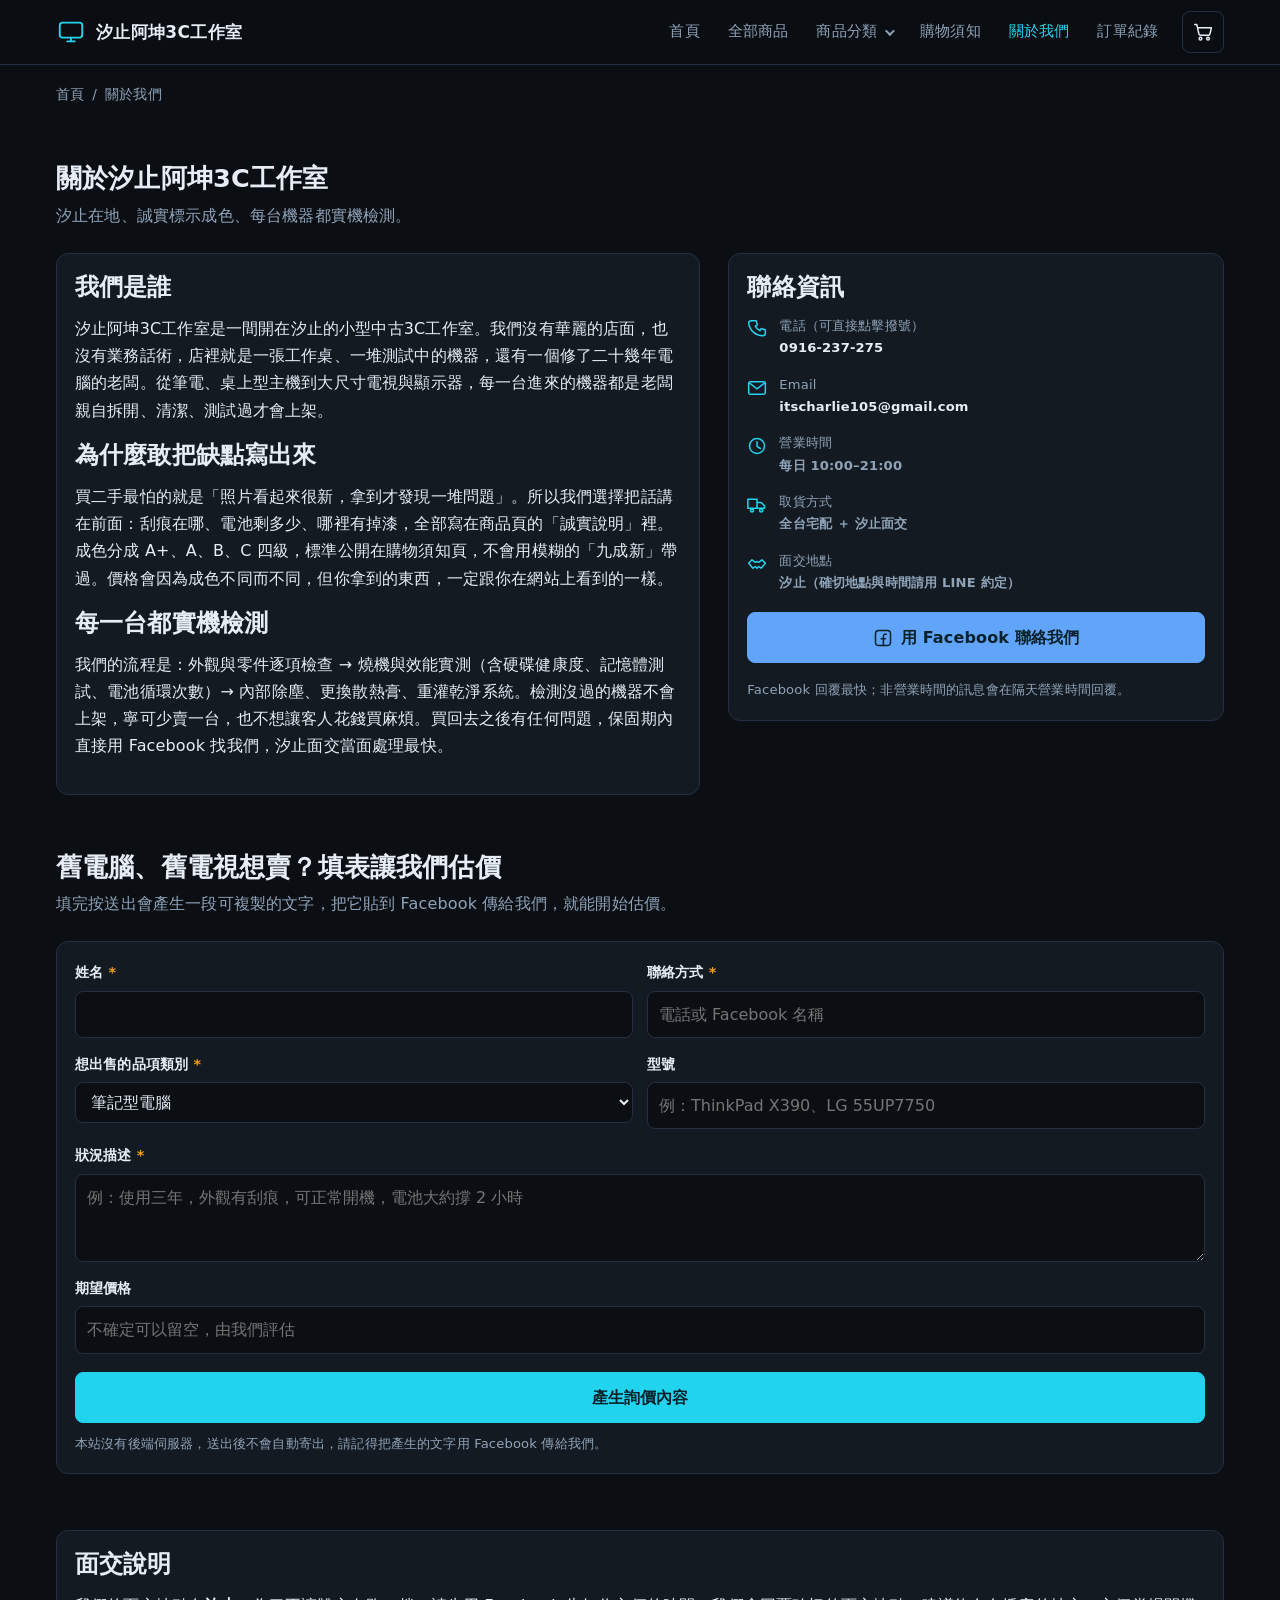
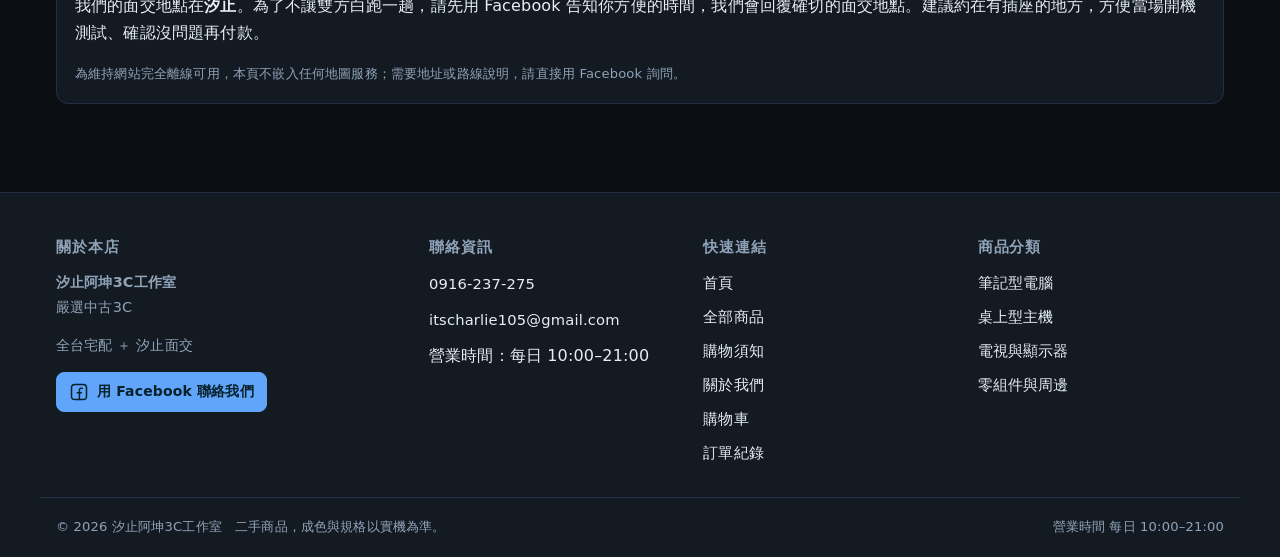
==== about.html @ 5aad10b0 "建立汐止阿坤3C工作室購物網站 純靜態網站：七個頁面、商品列表與篩選、購物車與結帳、訂單紀錄、購物須知與關於我們。無建置流程、無外部依賴，雙擊 index.html 即可運作。  Co-Authore" ====
<!DOCTYPE html>
<html lang="zh-Hant-TW">
<head>
<meta charset="utf-8">
<meta name="viewport" content="width=device-width, initial-scale=1">
<title>關於我們與聯絡方式｜汐止阿坤3C工作室</title>
<meta name="description" content="汐止在地的中古3C工作室，每台機器實機檢測、誠實標示成色。提供電話、Email、Facebook 聯絡方式與二手電腦電視收購詢價表單。">
<link rel="icon" href="data:image/svg+xml,%3Csvg%20xmlns='http://www.w3.org/2000/svg'%20viewBox='0%200%2032%2032'%3E%3Crect%20width='32'%20height='32'%20rx='7'%20fill='%230B0F14'/%3E%3Crect%20x='6'%20y='9'%20width='20'%20height='13'%20rx='2'%20fill='none'%20stroke='%2322D3EE'%20stroke-width='2'/%3E%3Cpath%20d='M12%2026h8'%20stroke='%2322D3EE'%20stroke-width='2'%20stroke-linecap='round'/%3E%3C/svg%3E">
<link rel="stylesheet" href="css/style.css">
</head>
<body data-title="關於我們與聯絡方式" data-page="about">
<a class="sr-only" href="#main">跳到主要內容</a>
<header class="site-header" id="site-header"></header>

<main id="main">
  <div class="wrap">
    <nav class="crumb" aria-label="麵包屑">
      <a href="index.html">首頁</a><span>/</span><span>關於我們</span>
    </nav>

    <div class="section">
      <div class="section-head">
        <h1 class="section-title">關於<span data-cfg="storeName"></span></h1>
        <p>汐止在地、誠實標示成色、每台機器都實機檢測。</p>
      </div>

      <div class="about-layout">
        <article class="panel panel-pad">
          <h2>我們是誰</h2>
          <p>汐止阿坤3C工作室是一間開在汐止的小型中古3C工作室。我們沒有華麗的店面，也沒有業務話術，店裡就是一張工作桌、一堆測試中的機器，還有一個修了二十幾年電腦的老闆。從筆電、桌上型主機到大尺寸電視與顯示器，每一台進來的機器都是老闆親自拆開、清潔、測試過才會上架。</p>
          <h2>為什麼敢把缺點寫出來</h2>
          <p>買二手最怕的就是「照片看起來很新，拿到才發現一堆問題」。所以我們選擇把話講在前面：刮痕在哪、電池剩多少、哪裡有掉漆，全部寫在商品頁的「誠實說明」裡。成色分成 A+、A、B、C 四級，標準公開在購物須知頁，不會用模糊的「九成新」帶過。價格會因為成色不同而不同，但你拿到的東西，一定跟你在網站上看到的一樣。</p>
          <h2>每一台都實機檢測</h2>
          <p>我們的流程是：外觀與零件逐項檢查 → 燒機與效能實測（含硬碟健康度、記憶體測試、電池循環次數）→ 內部除塵、更換散熱膏、重灌乾淨系統。檢測沒過的機器不會上架，寧可少賣一台，也不想讓客人花錢買麻煩。買回去之後有任何問題，保固期內直接用 <span data-cfg="contactChannel">Facebook</span> 找我們，汐止面交當面處理最快。</p>
        </article>

        <aside class="panel panel-pad" aria-label="聯絡資訊">
          <h2>聯絡資訊</h2>
          <ul class="info-list">
            <li><span data-icon="phone"></span>
              <span><span>電話（可直接點擊撥號）</span><strong><a data-cfg-tel href="#">—</a></strong></span></li>
            <li><span data-icon="mail"></span>
              <span><span>Email</span><strong><a data-cfg-mail href="#">—</a></strong></span></li>
            <li><span data-icon="clock"></span>
              <span><span>營業時間</span><strong data-cfg="hours"></strong></span></li>
            <li><span data-icon="truck"></span>
              <span><span>取貨方式</span><strong data-cfg="delivery"></strong></span></li>
            <li><span data-icon="handshake"></span>
              <span><span>面交地點</span><strong data-cfg="meetupArea"></strong></span></li>
          </ul>
          <p style="margin-top:18px"><a class="btn btn-contact btn-block" data-line="用 {管道} 聯絡我們"></a></p>
          <p class="hint"><span data-cfg="contactChannel">Facebook</span> 回覆最快；非營業時間的訊息會在隔天營業時間回覆。</p>
        </aside>
      </div>
    </div>

    <!-- 收購詢價 -->
    <section class="section" id="contact-form" style="padding-top:0">
      <div class="section-head">
        <h2 class="section-title">舊電腦、舊電視想賣？填表讓我們估價</h2>
        <p>填完按送出會產生一段可複製的文字，把它貼到 <span data-cfg="contactChannel">Facebook</span> 傳給我們，就能開始估價。</p>
      </div>

      <div class="panel panel-pad">
        <form id="quote-form" novalidate>
          <div class="form-grid">
            <div class="field">
              <label for="q-name">姓名 <span class="req" aria-hidden="true">*</span></label>
              <input class="input" type="text" id="q-name" name="q-name" autocomplete="name"
                     data-rules="required" aria-describedby="err-q-name">
              <p class="field-error" id="err-q-name" role="alert"></p>
            </div>
            <div class="field">
              <label for="q-contact">聯絡方式 <span class="req" aria-hidden="true">*</span></label>
              <input class="input" type="text" id="q-contact" name="q-contact"
                     placeholder="電話或 Facebook 名稱" data-rules="required" aria-describedby="err-q-contact">
              <p class="field-error" id="err-q-contact" role="alert"></p>
            </div>
            <div class="field">
              <label for="q-category">想出售的品項類別 <span class="req" aria-hidden="true">*</span></label>
              <select class="input" id="q-category" name="q-category" data-rules="required"
                      aria-describedby="err-q-category">
                <option value="筆記型電腦">筆記型電腦</option>
                <option value="桌上型主機">桌上型主機</option>
                <option value="電視與顯示器">電視與顯示器</option>
                <option value="零組件與周邊">零組件與周邊</option>
                <option value="其他">其他（請在狀況描述說明）</option>
              </select>
              <p class="field-error" id="err-q-category" role="alert"></p>
            </div>
            <div class="field">
              <label for="q-model">型號</label>
              <input class="input" type="text" id="q-model" name="q-model"
                     placeholder="例：ThinkPad X390、LG 55UP7750">
            </div>
            <div class="field field--full">
              <label for="q-desc">狀況描述 <span class="req" aria-hidden="true">*</span></label>
              <textarea class="input" id="q-desc" name="q-desc" data-rules="required"
                        aria-describedby="err-q-desc"
                        placeholder="例：使用三年，外觀有刮痕，可正常開機，電池大約撐 2 小時"></textarea>
              <p class="field-error" id="err-q-desc" role="alert"></p>
            </div>
            <div class="field field--full">
              <label for="q-price">期望價格</label>
              <input class="input" type="text" id="q-price" name="q-price"
                     placeholder="不確定可以留空，由我們評估">
            </div>
          </div>
          <button class="btn btn-primary btn-block" type="submit" style="margin-top:18px">
            產生詢價內容
          </button>
          <p class="hint" style="margin-top:10px">本站沒有後端伺服器，送出後不會自動寄出，請記得把產生的文字用 <span data-cfg="contactChannel">Facebook</span> 傳給我們。</p>
        </form>

        <!-- 送出後的結果 -->
        <div id="quote-done" hidden>
          <h3>詢價內容已產生</h3>
          <label class="sr-only" for="quote-text">詢價內容</label>
          <textarea class="order-text" id="quote-text" readonly></textarea>
          <div class="order-actions">
            <button class="btn btn-primary" type="button" id="copy-quote">複製詢價內容</button>
            <a class="btn btn-contact" data-line="用 {管道} 傳給店家"></a>
          </div>
          <div class="callout">
            <p>請把上面的內容貼到 <span data-cfg="contactChannel">Facebook</span> 給我們。若要面交估價，也請用 <span data-cfg="contactChannel">Facebook</span> 約定確切的地點與時間（汐止地區）。</p>
          </div>
        </div>
      </div>
    </section>

    <!-- 面交說明 -->
    <section class="section" style="padding-top:0">
      <div class="panel panel-pad">
        <h2>面交說明</h2>
        <p>我們的面交地點在<strong>汐止</strong>。為了不讓雙方白跑一趟，請先用 <span data-cfg="contactChannel">Facebook</span> 告知你方便的時間，我們會回覆確切的面交地點。建議約在有插座的地方，方便當場開機測試、確認沒問題再付款。</p>
        <p class="hint">為維持網站完全離線可用，本頁不嵌入任何地圖服務；需要地址或路線說明，請直接用 <span data-cfg="contactChannel">Facebook</span> 詢問。</p>
      </div>
    </section>

  </div>
</main>

<footer class="site-footer" id="site-footer"></footer>
<script src="js/config.js"></script>
<script src="js/products.js"></script>
<script src="js/svg.js"></script>
<script src="js/app.js"></script>
</body>
</html>
---- css/style.css ----
/* =====================================================================
   style.css ─ 汐止阿坤3C工作室 全站樣式（深色科技感）
   全部手寫，無任何框架、無外部字型、無外部圖片。
   ===================================================================== */

/* ---------- 色票與基礎變數 ---------- */
:root {
  --bg: #0B0F14;          /* 頁面底色 */
  --surface: #141A22;     /* 卡片底色 */
  --surface-2: #1B2430;   /* 卡片 hover／次要區塊 */
  --border: #243041;      /* 邊框 */
  --text: #E6EDF5;        /* 主文字 */
  --text-dim: #8FA3B8;    /* 次要文字 */
  --accent: #22D3EE;      /* 霓虹青（主色：價格、按鈕、焦點） */
  --accent-2: #3B82F6;    /* 藍（次要強調） */
  --warn: #F59E0B;        /* 琥珀（庫存警示、限量） */
  --ok: #34D399;          /* 綠（可面交、有保固） */

  --radius: 12px;
  --radius-sm: 8px;
  --speed: 170ms;
  --ease: ease;
  --wrap: 1200px;
  --shadow: 0 8px 24px rgba(0, 0, 0, .35);
}

/* ---------- 重置 ---------- */
*, *::before, *::after { box-sizing: border-box; }

html { -webkit-text-size-adjust: 100%; }

body {
  margin: 0;
  background: var(--bg);
  color: var(--text);
  font-family: system-ui, -apple-system, "Noto Sans TC", "PingFang TC", "Microsoft JhengHei", sans-serif;
  font-size: 16px;
  line-height: 1.7;
  letter-spacing: .01em;
  overflow-x: hidden;
}

img { max-width: 100%; height: auto; display: block; }
[hidden] { display: none !important; }
a { color: var(--accent); text-decoration: none; }
a:hover { text-decoration: underline; }
ul, ol { margin: 0; padding: 0; list-style: none; }
h1, h2, h3, h4 { margin: 0 0 .5em; line-height: 1.3; font-weight: 700; }
h1 { font-size: 2rem; }
h2 { font-size: 1.5rem; }
h3 { font-size: 1.15rem; }
p { margin: 0 0 1em; }
button { font: inherit; color: inherit; }
input, select, textarea { font: inherit; color: inherit; }

/* 全站統一的鍵盤焦點框 */
:focus-visible {
  outline: 2px solid var(--accent);
  outline-offset: 2px;
  border-radius: 4px;
}

.sr-only {
  position: absolute; width: 1px; height: 1px;
  padding: 0; margin: -1px; overflow: hidden;
  clip: rect(0 0 0 0); white-space: nowrap; border: 0;
}

.wrap { width: 100%; max-width: var(--wrap); margin: 0 auto; padding: 0 16px; }
.icon { width: 20px; height: 20px; flex: none; }

/* 漸層標題文字 */
.grad {
  background: linear-gradient(90deg, var(--accent), var(--accent-2));
  -webkit-background-clip: text; background-clip: text;
  -webkit-text-fill-color: transparent; color: var(--accent);
}

/* ---------- 按鈕 ---------- */
.btn {
  display: inline-flex; align-items: center; justify-content: center; gap: 8px;
  padding: 11px 20px; border-radius: var(--radius-sm);
  border: 1px solid transparent; background: transparent;
  font-weight: 600; cursor: pointer; text-align: center;
  transition: background var(--speed) var(--ease), border-color var(--speed) var(--ease),
              color var(--speed) var(--ease), transform var(--speed) var(--ease);
}
.btn:hover { text-decoration: none; }
.btn-primary { background: var(--accent); color: #06212A; border-color: var(--accent); }
.btn-primary:hover { background: #67E3F6; }
.btn-ghost { background: transparent; color: var(--text); border-color: var(--border); }
.btn-ghost:hover { background: var(--surface-2); border-color: var(--accent); color: var(--text); }
/* 聯絡按鈕（Facebook／LINE…）：淺藍底＋深色字，確保文字對比度足夠 */
.btn-contact { background: #60A5FA; color: #06212A; border-color: #60A5FA; }
.btn-contact:hover { background: #93C5FD; }
.btn-sm { padding: 7px 12px; font-size: .875rem; }
.btn-block { width: 100%; }
.btn:disabled, .btn[aria-disabled="true"] {
  opacity: .45; cursor: not-allowed; background: var(--surface-2);
  color: var(--text-dim); border-color: var(--border);
}

/* ---------- 頁首 ---------- */
.site-header {
  position: sticky; top: 0; z-index: 50;
  background: rgba(11, 15, 20, .94);
  border-bottom: 1px solid var(--border);
}
.header-inner {
  display: flex; align-items: center; gap: 12px;
  min-height: 64px;
}
.brand { display: flex; align-items: center; gap: 10px; color: var(--text); margin-right: auto; }
.brand:hover { text-decoration: none; }
.brand-mark { display: flex; color: var(--accent); }
.brand-mark svg { width: 30px; height: 30px; }
.brand-text { display: flex; flex-direction: column; line-height: 1.2; }
.brand-zh { font-size: 1.06rem; font-weight: 700; letter-spacing: .02em; }
.brand-en { font-size: .72rem; color: var(--text-dim); letter-spacing: .14em; text-transform: uppercase; }

.nav-list { display: flex; align-items: center; gap: 4px; }
.nav-list > li { position: relative; }
.nav-list a, .nav-dd > summary {
  display: flex; align-items: center; gap: 6px;
  padding: 9px 12px; border-radius: var(--radius-sm);
  color: var(--text-dim); font-size: .95rem; font-weight: 500;
  transition: color var(--speed) var(--ease), background var(--speed) var(--ease);
}
.nav-list a:hover, .nav-dd > summary:hover { color: var(--text); background: var(--surface-2); text-decoration: none; }
.nav-list a[aria-current="page"] { color: var(--accent); }

.nav-dd { position: relative; }
.nav-dd > summary { cursor: pointer; list-style: none; }
.nav-dd > summary::-webkit-details-marker { display: none; }
.nav-dd > summary::after {
  content: ""; width: 7px; height: 7px; margin-left: 2px;
  border-right: 2px solid currentColor; border-bottom: 2px solid currentColor;
  transform: rotate(45deg) translateY(-2px);
}
.nav-dd[open] > summary { color: var(--text); }
.nav-dd-menu {
  position: absolute; top: calc(100% + 6px); left: 0; z-index: 60;
  min-width: 190px; padding: 6px;
  background: var(--surface); border: 1px solid var(--border);
  border-radius: var(--radius); box-shadow: var(--shadow);
}
.nav-dd-menu a { padding: 9px 10px; }

.cart-link {
  position: relative; display: flex; align-items: center; justify-content: center;
  width: 42px; height: 42px; border-radius: var(--radius-sm);
  border: 1px solid var(--border); color: var(--text);
  transition: border-color var(--speed) var(--ease), background var(--speed) var(--ease);
}
.cart-link:hover { border-color: var(--accent); background: var(--surface-2); text-decoration: none; }
.cart-badge {
  position: absolute; top: -7px; right: -7px; min-width: 20px; height: 20px;
  display: flex; align-items: center; justify-content: center; padding: 0 5px;
  border-radius: 999px; background: var(--accent); color: #06212A;
  font-size: .72rem; font-weight: 700; line-height: 1;
}
.cart-badge[hidden] { display: none; }

.nav-toggle {
  display: none; align-items: center; justify-content: center;
  width: 42px; height: 42px; border-radius: var(--radius-sm);
  border: 1px solid var(--border); background: transparent; cursor: pointer;
}

/* ---------- 主視覺 ---------- */
main { display: block; min-height: 50vh; }
.section { padding: 56px 0; }
.section-head { margin-bottom: 24px; }
.section-head p { color: var(--text-dim); margin: 0; }
.section-title { font-size: 1.6rem; margin-bottom: 6px; }

.hero {
  position: relative; overflow: hidden;
  padding: 72px 0 64px;
  border-bottom: 1px solid var(--border);
  background:
    radial-gradient(900px 420px at 80% -10%, rgba(34, 211, 238, .14), transparent 70%),
    radial-gradient(700px 380px at 10% 110%, rgba(59, 130, 246, .13), transparent 70%);
}
.hero-inner { max-width: 760px; }
.hero h1 { font-size: clamp(2rem, 6vw, 3.2rem); margin-bottom: 14px; letter-spacing: .02em; }
.hero-sub { font-size: 1.08rem; color: var(--text-dim); max-width: 620px; }
.hero-actions { display: flex; flex-wrap: wrap; gap: 12px; margin-top: 26px; }
.hero-meta { display: flex; flex-wrap: wrap; gap: 18px; margin-top: 28px; color: var(--text-dim); font-size: .9rem; }
.hero-meta span { display: inline-flex; align-items: center; gap: 6px; }
.hero-meta .icon { width: 18px; height: 18px; color: var(--ok); }

/* ---------- 信任條 ---------- */
.trust-bar { border-bottom: 1px solid var(--border); background: var(--surface); }
.trust-grid { display: grid; grid-template-columns: repeat(4, 1fr); gap: 1px; background: var(--border); }
.trust-item {
  display: flex; align-items: center; gap: 12px;
  padding: 22px 18px; background: var(--surface);
}
.trust-item .icon { width: 26px; height: 26px; color: var(--accent); }
.trust-item strong { display: block; font-size: .98rem; }
.trust-item span { color: var(--text-dim); font-size: .84rem; }

/* ---------- 卡片通用 ---------- */
.card {
  position: relative; display: flex; flex-direction: column;
  background: var(--surface); border: 1px solid var(--border);
  border-radius: var(--radius); overflow: hidden;
  transition: border-color var(--speed) var(--ease), transform var(--speed) var(--ease),
              background var(--speed) var(--ease);
}
.card:hover { border-color: var(--accent); transform: translateY(-2px); background: var(--surface-2); }

/* 分類入口卡 */
.cat-grid { display: grid; grid-template-columns: repeat(4, 1fr); gap: 16px; }
.cat-card { padding: 22px; color: var(--text); }
.cat-card:hover { text-decoration: none; }
.cat-media { height: 92px; margin-bottom: 14px; }
.cat-media svg { width: 100%; height: 100%; }
.cat-card h3 { margin-bottom: 4px; }
.cat-card p { color: var(--text-dim); font-size: .86rem; margin: 0 0 10px; }
.cat-count { color: var(--accent); font-weight: 700; font-size: .9rem; }

/* ---------- 商品卡 ---------- */
.product-grid { display: grid; grid-template-columns: repeat(3, 1fr); gap: 20px; }
.media { display: flex; align-items: center; justify-content: center; background: var(--bg); }
.media svg, .media img { width: 100%; height: 100%; object-fit: contain; }
.media--card { height: 176px; padding: 14px; border-bottom: 1px solid var(--border); }
.media--big { height: 340px; padding: 26px; border: 1px solid var(--border); border-radius: var(--radius); }
.media--thumb { width: 76px; height: 64px; padding: 6px; border: 1px solid var(--border); border-radius: var(--radius-sm); flex: none; }

.card-body { display: flex; flex-direction: column; flex: 1 1 auto; padding: 16px; gap: 8px; }
.card-brand { color: var(--text-dim); font-size: .8rem; letter-spacing: .04em; text-transform: uppercase; }
.card-title { font-size: 1.02rem; margin: 0; }
.card-title a { color: var(--text); }
.card-title a:hover { color: var(--accent); text-decoration: none; }
.card-spec { margin: 0; color: var(--text-dim); font-size: .86rem; line-height: 1.55; }
.card-spec li { overflow: hidden; text-overflow: ellipsis; white-space: nowrap; }
.card-foot { margin-top: auto; display: flex; flex-direction: column; gap: 10px; }

.price-row { display: flex; align-items: baseline; flex-wrap: wrap; gap: 8px; }
.price { color: var(--accent); font-weight: 700; font-size: 1.45rem; letter-spacing: .01em; }
.price-old { color: var(--text-dim); font-size: .85rem; text-decoration: line-through; }
.price-off {
  color: var(--warn); font-size: .8rem; font-weight: 700;
  border: 1px solid rgba(245, 158, 11, .45); border-radius: 999px; padding: 1px 7px;
}

/* 標籤 */
.tag-row { display: flex; flex-wrap: wrap; gap: 6px; }
.tag {
  display: inline-flex; align-items: center; gap: 5px;
  padding: 3px 9px; border-radius: 999px;
  font-size: .78rem; font-weight: 600; line-height: 1.6;
  border: 1px solid var(--border); background: var(--surface-2); color: var(--text-dim);
}
.tag .icon { width: 14px; height: 14px; }
.tag-ok { color: var(--ok); border-color: rgba(52, 211, 153, .4); background: rgba(52, 211, 153, .1); }
.tag-warn { color: var(--warn); border-color: rgba(245, 158, 11, .4); background: rgba(245, 158, 11, .1); }
.tag-accent { color: var(--accent); border-color: rgba(34, 211, 238, .4); background: rgba(34, 211, 238, .1); }

.cond {
  display: inline-flex; align-items: center; gap: 4px;
  padding: 3px 10px; border-radius: 999px;
  font-size: .78rem; font-weight: 700; border: 1px solid;
}
.cond-ap { color: #A7F3D0; border-color: rgba(52, 211, 153, .55); background: rgba(52, 211, 153, .14); }
.cond-a { color: #BAE6FD; border-color: rgba(34, 211, 238, .55); background: rgba(34, 211, 238, .14); }
.cond-b { color: #FDE68A; border-color: rgba(245, 158, 11, .55); background: rgba(245, 158, 11, .14); }
.cond-c { color: #FDBA74; border-color: rgba(249, 115, 22, .6); background: rgba(249, 115, 22, .16); }

/* 已售出 */
.card.is-sold .media--card { filter: grayscale(1); opacity: .45; }
.card.is-sold .price { color: var(--text-dim); }
.ribbon-sold {
  position: absolute; top: 16px; left: -46px; z-index: 2;
  width: 170px; padding: 5px 0; transform: rotate(-38deg);
  background: var(--surface-2); border: 1px solid var(--border);
  color: var(--text-dim); text-align: center;
  font-size: .78rem; font-weight: 700; letter-spacing: .1em;
}

/* ---------- 商品列表頁 ---------- */
.shop-layout { display: grid; grid-template-columns: 268px 1fr; gap: 24px; align-items: start; }
.filter-aside {
  position: sticky; top: 84px;
  background: var(--surface); border: 1px solid var(--border);
  border-radius: var(--radius); padding: 18px;
}
.filter-toggle { display: none; }
.filter-group { padding: 14px 0; border-bottom: 1px solid var(--border); }
.filter-group:first-child { padding-top: 0; }
.filter-group:last-of-type { border-bottom: 0; }
.filter-group h3 { font-size: .9rem; letter-spacing: .04em; color: var(--text-dim); margin-bottom: 10px; }
.check {
  display: flex; align-items: center; gap: 9px; padding: 5px 0;
  font-size: .94rem; cursor: pointer;
}
.check input { width: 17px; height: 17px; accent-color: var(--accent); cursor: pointer; flex: none; }
.check-count { margin-left: auto; color: var(--text-dim); font-size: .8rem; }

.price-inputs { display: flex; align-items: center; gap: 8px; }
.price-inputs span { color: var(--text-dim); }
.input, select.input {
  width: 100%; padding: 9px 11px;
  background: var(--bg); color: var(--text);
  border: 1px solid var(--border); border-radius: var(--radius-sm);
  transition: border-color var(--speed) var(--ease);
}
.input:hover { border-color: var(--accent-2); }
.input:focus { border-color: var(--accent); outline: none; box-shadow: 0 0 0 2px rgba(34, 211, 238, .25); }
.price-presets { display: flex; flex-wrap: wrap; gap: 6px; margin-top: 10px; }

.shop-toolbar {
  display: flex; flex-wrap: wrap; align-items: center; gap: 12px;
  margin-bottom: 18px;
}
.search-box { position: relative; flex: 1 1 260px; }
.search-box .icon { position: absolute; left: 11px; top: 50%; transform: translateY(-50%); color: var(--text-dim); }
.search-box .input { padding-left: 38px; }
.result-count { color: var(--text-dim); font-size: .9rem; }
.sort-field { display: flex; align-items: center; gap: 8px; }
.sort-field label { color: var(--text-dim); font-size: .9rem; white-space: nowrap; }
.sort-field select { width: auto; }

.empty-state {
  grid-column: 1 / -1; text-align: center; padding: 60px 20px;
  background: var(--surface); border: 1px dashed var(--border); border-radius: var(--radius);
}
.empty-state .icon { width: 44px; height: 44px; color: var(--text-dim); margin: 0 auto 12px; }

/* ---------- 商品詳情 ---------- */
.detail-layout { display: grid; grid-template-columns: 1fr 1fr; gap: 32px; align-items: start; }
.detail-title { font-size: 1.7rem; margin-bottom: 10px; }
.detail-price { display: flex; align-items: baseline; gap: 10px; flex-wrap: wrap; margin: 14px 0; }
.detail-price .price { font-size: 2.1rem; }
.detail-meta { display: grid; gap: 10px; margin: 18px 0; }
.detail-meta div { display: flex; gap: 10px; align-items: center; color: var(--text-dim); font-size: .94rem; }
.detail-meta strong { color: var(--text); font-weight: 600; }
.qty {
  display: inline-flex; align-items: center;
  border: 1px solid var(--border); border-radius: var(--radius-sm); overflow: hidden;
}
.qty button {
  width: 38px; height: 40px; display: flex; align-items: center; justify-content: center;
  background: var(--surface-2); border: 0; cursor: pointer;
  transition: background var(--speed) var(--ease);
}
.qty button:hover:not(:disabled) { background: var(--accent); color: #06212A; }
.qty button:disabled { opacity: .4; cursor: not-allowed; }
.qty output { min-width: 44px; text-align: center; font-weight: 700; }
.buy-row { display: flex; flex-wrap: wrap; gap: 12px; align-items: center; margin: 18px 0 10px; }
.cond-explain {
  background: var(--surface); border: 1px solid var(--border);
  border-radius: var(--radius); padding: 12px 14px; color: var(--text-dim); font-size: .9rem;
}
.notes-box {
  border: 1px solid rgba(245, 158, 11, .45); background: rgba(245, 158, 11, .09);
  border-left: 4px solid var(--warn); border-radius: var(--radius);
  padding: 14px 16px; margin: 18px 0;
}
.notes-box h3 { color: var(--warn); font-size: 1rem; margin-bottom: 4px; }
.notes-box p { margin: 0; color: var(--text); }

.spec-table { width: 100%; border-collapse: collapse; font-size: .95rem; }
.spec-table th, .spec-table td { padding: 11px 14px; border-bottom: 1px solid var(--border); text-align: left; }
.spec-table th { width: 34%; color: var(--text-dim); font-weight: 600; background: var(--surface); }
.spec-table tr:last-child th, .spec-table tr:last-child td { border-bottom: 0; }
.panel {
  background: var(--surface); border: 1px solid var(--border);
  border-radius: var(--radius); overflow: hidden;
}
.panel-pad { padding: 18px; }

/* ---------- 購物車 ---------- */
.cart-layout { display: grid; grid-template-columns: 1fr 352px; gap: 24px; align-items: start; }
.cart-item {
  display: flex; gap: 14px; align-items: center;
  padding: 16px; border-bottom: 1px solid var(--border);
}
.cart-item:last-child { border-bottom: 0; }
.cart-item-main { flex: 1 1 auto; min-width: 0; }
.cart-item-main h3 { font-size: 1rem; margin-bottom: 2px; }
.cart-item-main p { margin: 0; color: var(--text-dim); font-size: .85rem; }
.cart-item-sub { text-align: right; min-width: 104px; }
.cart-item-sub .price { font-size: 1.1rem; }
.btn-remove {
  display: inline-flex; align-items: center; gap: 4px;
  background: none; border: 0; color: var(--text-dim);
  font-size: .82rem; cursor: pointer; padding: 4px;
  transition: color var(--speed) var(--ease);
}
.btn-remove:hover { color: var(--warn); }

.summary { position: sticky; top: 84px; }
.sum-row { display: flex; justify-content: space-between; gap: 12px; padding: 7px 0; color: var(--text-dim); }
.sum-row strong { color: var(--text); font-weight: 600; }
.sum-total {
  display: flex; justify-content: space-between; align-items: baseline;
  margin-top: 10px; padding-top: 14px; border-top: 1px solid var(--border);
}
.sum-total .price { font-size: 1.6rem; }
.ship-hint { color: var(--ok); font-size: .84rem; margin: 6px 0 0; }

/* ---------- 表單 ---------- */
.form-grid { display: grid; grid-template-columns: 1fr 1fr; gap: 14px; }
.field { display: flex; flex-direction: column; gap: 6px; }
.field--full { grid-column: 1 / -1; }
.field > label, .field-legend { font-size: .9rem; font-weight: 600; }
.req { color: var(--warn); }
.hint { color: var(--text-dim); font-size: .82rem; margin: 0; }
.field-error { color: #FCA5A5; font-size: .84rem; margin: 0; min-height: 0; }
.field-error:empty { display: none; }
.input.is-invalid { border-color: #F87171; }
textarea.input { min-height: 88px; resize: vertical; }
fieldset { border: 0; margin: 0; padding: 0; }
.radio-row { display: flex; flex-wrap: wrap; gap: 10px; }
.radio-card {
  display: flex; align-items: center; gap: 9px; padding: 10px 14px;
  border: 1px solid var(--border); border-radius: var(--radius-sm);
  background: var(--bg); cursor: pointer; font-size: .94rem;
  transition: border-color var(--speed) var(--ease), background var(--speed) var(--ease);
}
.radio-card:hover { border-color: var(--accent); }
.radio-card input { accent-color: var(--accent); width: 17px; height: 17px; }
.radio-card:has(input:checked) { border-color: var(--accent); background: var(--surface-2); }

/* ---------- 訂單完成 ---------- */
.order-done { max-width: 760px; margin: 0 auto; text-align: center; }
.order-done .done-mark {
  width: 64px; height: 64px; margin: 0 auto 16px;
  display: flex; align-items: center; justify-content: center;
  border-radius: 999px; border: 2px solid var(--ok); color: var(--ok);
}
.order-done .done-mark .icon { width: 32px; height: 32px; }
.order-no {
  display: inline-block; margin: 6px 0 18px; padding: 6px 16px;
  border: 1px dashed var(--accent); border-radius: 999px;
  color: var(--accent); font-weight: 700; letter-spacing: .06em;
}
.order-text {
  width: 100%; min-height: 300px; text-align: left;
  padding: 16px; background: var(--bg); color: var(--text);
  border: 1px solid var(--border); border-radius: var(--radius);
  font-family: ui-monospace, "SFMono-Regular", Menlo, monospace;
  font-size: .86rem; line-height: 1.7; white-space: pre; resize: vertical;
}
.order-actions { display: flex; flex-wrap: wrap; gap: 12px; justify-content: center; margin: 18px 0; }
.callout {
  text-align: left; border: 1px solid var(--border); border-left: 4px solid var(--accent);
  background: var(--surface); border-radius: var(--radius); padding: 14px 16px; margin-top: 8px;
}
.callout p { margin: 0; }

/* ---------- 店長介紹（首頁） ---------- */
.owner-grid { display: grid; grid-template-columns: auto 1fr; gap: 34px; align-items: center; }
.owner-photo {
  margin: 0; height: 560px; aspect-ratio: 388 / 1120; overflow: hidden;
  background: var(--bg); border: 1px solid var(--border); border-radius: var(--radius);
}
.owner-photo img { width: 100%; height: 100%; object-fit: cover; }
.owner-text .tag { margin-bottom: 12px; }
.owner-text p { color: var(--text-dim); max-width: 60ch; }
.owner-text .hero-actions { margin-top: 20px; }

/* ---------- 訂單紀錄頁 ---------- */
.orders-head {
  display: flex; flex-wrap: wrap; align-items: center;
  justify-content: space-between; gap: 12px; margin-bottom: 18px;
}
.order-list { display: grid; gap: 16px; }
.order-card { display: flex; flex-direction: column; gap: 10px; }
.order-card-head { display: flex; flex-wrap: wrap; align-items: center; gap: 10px; }
.order-id { font-weight: 700; letter-spacing: .06em; }
.order-card-head .price { margin-left: auto; font-size: 1.2rem; }
.order-meta { color: var(--text-dim); font-size: .9rem; margin: 0; }
.order-detail { background: transparent; }
.order-detail > summary { padding: 12px 14px; font-size: .92rem; font-weight: 500; }
.order-detail .acc-body { padding: 0 14px 14px; }
.order-items { display: grid; gap: 4px; margin: 0 0 12px; font-size: .92rem; color: var(--text); }
.order-card-actions { display: flex; flex-wrap: wrap; align-items: center; gap: 10px; }
.order-card .order-text { min-height: 210px; }

/* ---------- 步驟 / 流程 ---------- */
.step-grid { display: grid; grid-template-columns: repeat(3, 1fr); gap: 16px; }
.step { padding: 22px; }
.step-no {
  display: inline-flex; align-items: center; justify-content: center;
  width: 36px; height: 36px; margin-bottom: 12px;
  border-radius: var(--radius-sm); background: var(--surface-2);
  color: var(--accent); font-weight: 700;
}
.step h3 { margin-bottom: 6px; }
.step p { color: var(--text-dim); margin: 0; font-size: .92rem; }

/* ---------- 手風琴（購物須知） ---------- */
.accordion { display: grid; gap: 12px; }
.acc {
  background: var(--surface); border: 1px solid var(--border);
  border-radius: var(--radius); overflow: hidden;
  transition: border-color var(--speed) var(--ease);
}
.acc[open], .acc:hover { border-color: var(--accent); }
.acc > summary {
  display: flex; align-items: center; gap: 10px;
  padding: 16px 18px; cursor: pointer; font-weight: 600;
  list-style: none;
}
.acc > summary::-webkit-details-marker { display: none; }
.acc > summary::after {
  content: ""; margin-left: auto; width: 9px; height: 9px;
  border-right: 2px solid var(--accent); border-bottom: 2px solid var(--accent);
  transform: rotate(45deg) translateY(-2px);
  transition: transform var(--speed) var(--ease);
}
.acc[open] > summary::after { transform: rotate(225deg) translateY(-2px); }
.acc-body { padding: 0 18px 18px; color: var(--text-dim); }
.acc-body p:last-child { margin-bottom: 0; }
.acc-body strong { color: var(--text); }
.acc-body ul { list-style: disc; padding-left: 20px; margin: 0 0 1em; }
.acc-body ul li { margin-bottom: 4px; }

/* ---------- 關於／聯絡 ---------- */
.about-layout { display: grid; grid-template-columns: 1.3fr 1fr; gap: 28px; align-items: start; }
.info-list { display: grid; gap: 14px; }
.info-list li { display: flex; gap: 12px; align-items: flex-start; }
.info-list .icon { color: var(--accent); margin-top: 4px; }
.info-list span { display: block; color: var(--text-dim); font-size: .82rem; }
.info-list strong { font-weight: 600; }
.info-list a { color: var(--text); }
.info-list a:hover { color: var(--accent); }

/* ---------- 頁尾 ---------- */
.site-footer { margin-top: 32px; border-top: 1px solid var(--border); background: var(--surface); }
.footer-grid {
  display: grid; grid-template-columns: 1.4fr 1fr 1fr 1fr; gap: 28px;
  padding: 44px 16px 32px;
}
.footer-col h3 { font-size: .92rem; letter-spacing: .06em; color: var(--text-dim); margin-bottom: 14px; }
.footer-col p { color: var(--text-dim); font-size: .9rem; }
.footer-links { display: grid; gap: 9px; }
.footer-links a { color: var(--text); font-size: .92rem; }
.footer-links a:hover { color: var(--accent); text-decoration: none; }
.footer-bottom {
  border-top: 1px solid var(--border); padding: 18px 16px;
  color: var(--text-dim); font-size: .82rem;
  display: flex; flex-wrap: wrap; gap: 8px; justify-content: space-between;
}

/* ---------- 加入購物車提示 ---------- */
.toast {
  position: fixed; left: 50%; bottom: 28px; z-index: 200;
  transform: translateX(-50%);
  display: flex; align-items: center; gap: 9px;
  padding: 12px 18px; max-width: calc(100% - 32px);
  background: var(--surface-2); color: var(--text);
  border: 1px solid var(--accent); border-radius: var(--radius);
  box-shadow: var(--shadow); font-size: .92rem;
  animation: toast-in var(--speed) var(--ease);
}
.toast .icon { color: var(--ok); }
@keyframes toast-in { from { opacity: 0; transform: translate(-50%, 8px); } to { opacity: 1; transform: translate(-50%, 0); } }

/* 麵包屑 */
.crumb { display: flex; flex-wrap: wrap; gap: 8px; color: var(--text-dim); font-size: .86rem; padding: 18px 0 0; }
.crumb a { color: var(--text-dim); }
.crumb a:hover { color: var(--accent); }

/* ---------- 響應式：1024px ---------- */
@media (max-width: 1024px) {
  .shop-layout { grid-template-columns: 1fr; }
  .filter-aside { position: static; }
  .cart-layout { grid-template-columns: 1fr; }
  .summary { position: static; }
  .cat-grid { grid-template-columns: repeat(2, 1fr); }
  .product-grid { grid-template-columns: repeat(2, 1fr); }
  .footer-grid { grid-template-columns: 1fr 1fr; }
  .about-layout { grid-template-columns: 1fr; }
}

/* ---------- 響應式：768px（平板／手機，導覽改漢堡選單） ---------- */
@media (max-width: 768px) {
  .nav-toggle { display: flex; }
  .primary-nav {
    display: none; position: absolute; left: 0; right: 0; top: 100%;
    background: var(--surface); border-bottom: 1px solid var(--border);
    padding: 10px 16px 16px; box-shadow: var(--shadow);
  }
  .site-header.nav-open .primary-nav { display: block; }
  .nav-list { flex-direction: column; align-items: stretch; gap: 2px; }
  .nav-list a, .nav-dd > summary { padding: 12px 10px; font-size: 1rem; }
  .nav-dd-menu { position: static; box-shadow: none; margin: 4px 0 4px 12px; }
  .detail-layout { grid-template-columns: 1fr; }
  .media--big { height: 260px; }
  .step-grid { grid-template-columns: 1fr; }
  .owner-grid { grid-template-columns: 1fr; gap: 24px; justify-items: center; text-align: left; }
  .owner-photo { height: 520px; }
  .trust-grid { grid-template-columns: repeat(2, 1fr); }
  .section { padding: 40px 0; }
  .hero { padding: 52px 0 46px; }
  .filter-toggle { display: inline-flex; width: 100%; justify-content: space-between; }
  .filter-aside[data-collapsed="true"] .filter-body { display: none; }
  .filter-aside { padding: 14px; }
  .filter-body { margin-top: 12px; }
}

/* ---------- 響應式：480px（手機） ---------- */
@media (max-width: 480px) {
  body { font-size: 15.5px; }
  .product-grid, .cat-grid { grid-template-columns: 1fr; }
  .form-grid { grid-template-columns: 1fr; }
  .trust-grid { grid-template-columns: 1fr; }
  .footer-grid { grid-template-columns: 1fr; gap: 22px; padding: 32px 16px 24px; }
  .brand-zh { font-size: .98rem; }
  .hero-actions .btn { width: 100%; }
  .cart-item { flex-wrap: wrap; }
  .cart-item-sub { text-align: left; }
  .detail-price .price { font-size: 1.7rem; }
  .order-actions .btn { width: 100%; }
  .order-card-head .price { margin-left: 0; width: 100%; }
  .section-title { font-size: 1.35rem; }
  .owner-photo { height: 470px; }
  .owner-text .hero-actions .btn { width: 100%; }
}

/* 使用者偏好減少動態時關閉動畫 */
@media (prefers-reduced-motion: reduce) {
  * { transition: none !important; animation: none !important; }
}
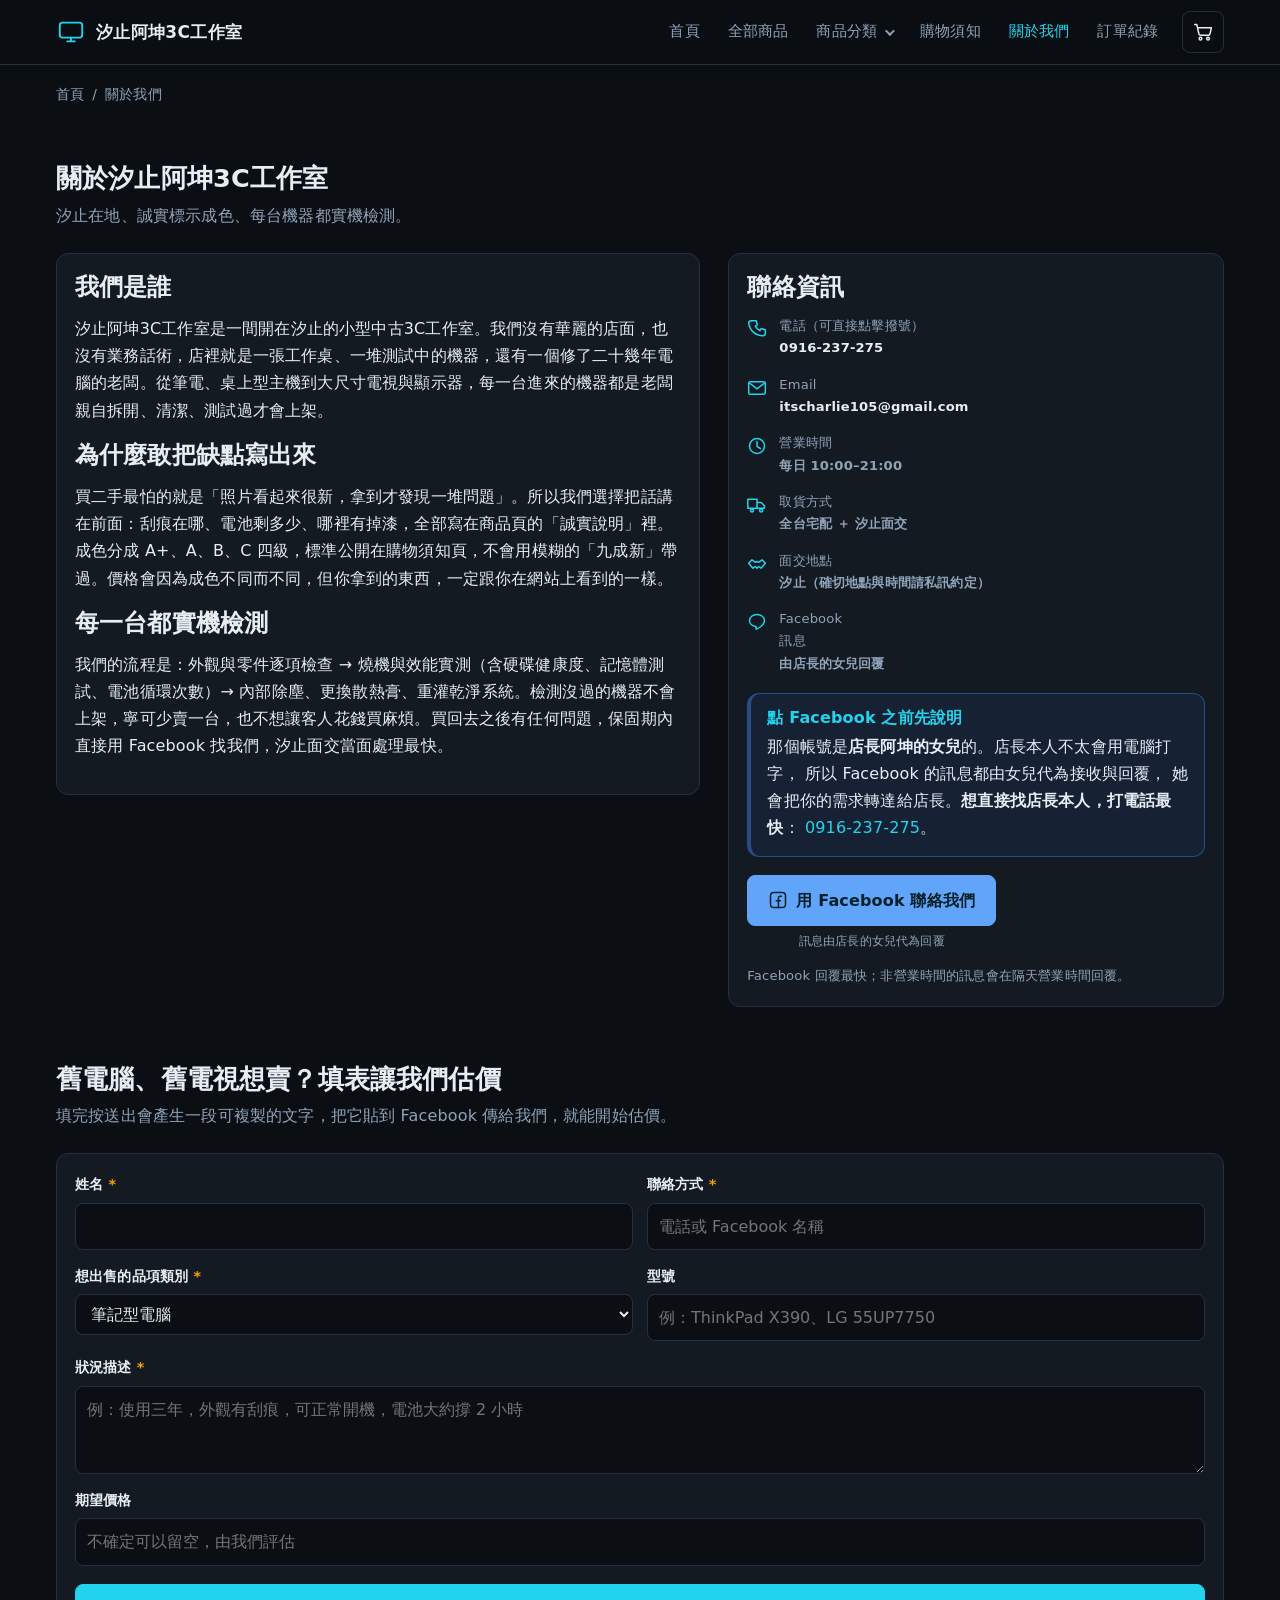
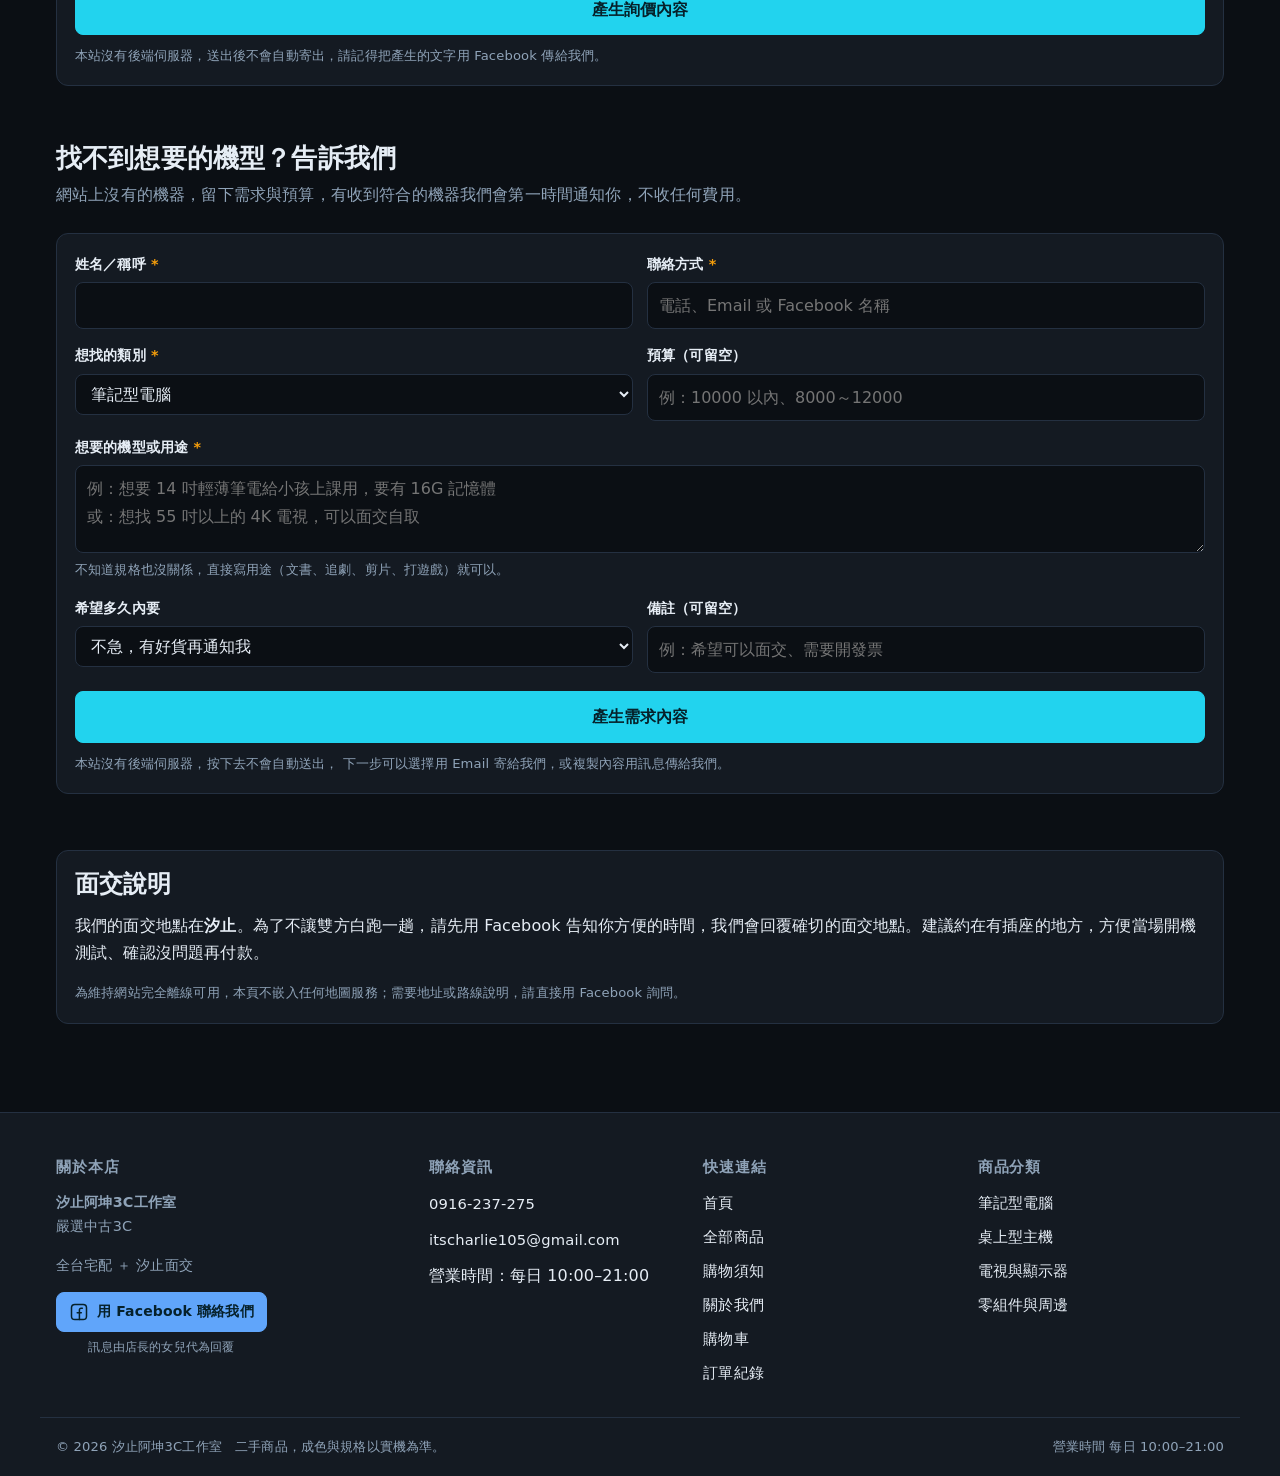
==== commit 970807fb: "新增兩項功能：聯絡人說明與找機器需求單 1. 每顆聯絡按鈕下方加上「訊息由店長的女兒代為回覆」，關於我們頁另有完整說明，點 Facebook 之前就看得到。 2. 新增找機器需求單，送出後可一鍵開啟郵" ====
--- a/about.html
+++ b/about.html
@@ -3,6 +3,7 @@
 <head>
 <meta charset="utf-8">
 <meta name="viewport" content="width=device-width, initial-scale=1">
+<meta http-equiv="Content-Security-Policy" content="default-src 'none'; script-src 'self'; style-src 'self' 'unsafe-inline'; img-src 'self' data:; font-src 'self'; connect-src 'none'; form-action 'none'; base-uri 'none'">
 <title>關於我們與聯絡方式｜汐止阿坤3C工作室</title>
 <meta name="description" content="汐止在地的中古3C工作室，每台機器實機檢測、誠實標示成色。提供電話、Email、Facebook 聯絡方式與二手電腦電視收購詢價表單。">
 <link rel="icon" href="data:image/svg+xml,%3Csvg%20xmlns='http://www.w3.org/2000/svg'%20viewBox='0%200%2032%2032'%3E%3Crect%20width='32'%20height='32'%20rx='7'%20fill='%230B0F14'/%3E%3Crect%20x='6'%20y='9'%20width='20'%20height='13'%20rx='2'%20fill='none'%20stroke='%2322D3EE'%20stroke-width='2'/%3E%3Cpath%20d='M12%2026h8'%20stroke='%2322D3EE'%20stroke-width='2'%20stroke-linecap='round'/%3E%3C/svg%3E">
@@ -47,7 +48,17 @@
               <span><span>取貨方式</span><strong data-cfg="delivery"></strong></span></li>
             <li><span data-icon="handshake"></span>
               <span><span>面交地點</span><strong data-cfg="meetupArea"></strong></span></li>
+            <li><span data-icon="line"></span>
+              <span><span><span data-cfg="contactChannel">Facebook</span> 訊息</span>
+                <strong>由店長的女兒回覆</strong></span></li>
           </ul>
+          <div class="notes-box" style="border-left-color:var(--accent-2);border-color:rgba(59,130,246,.45);background:rgba(59,130,246,.08)">
+            <h3 style="color:var(--accent)">點 <span data-cfg="contactChannel">Facebook</span> 之前先說明</h3>
+            <p style="margin-bottom:0">那個帳號是<strong>店長阿坤的女兒</strong>的。店長本人不太會用電腦打字，
+              所以 <span data-cfg="contactChannel">Facebook</span> 的訊息都由女兒代為接收與回覆，
+              她會把你的需求轉達給店長。<strong>想直接找店長本人，打電話最快</strong>：
+              <a data-cfg-tel href="#">—</a>。</p>
+          </div>
           <p style="margin-top:18px"><a class="btn btn-contact btn-block" data-line="用 {管道} 聯絡我們"></a></p>
           <p class="hint"><span data-cfg="contactChannel">Facebook</span> 回覆最快；非營業時間的訊息會在隔天營業時間回覆。</p>
         </aside>
@@ -118,11 +129,103 @@
           <label class="sr-only" for="quote-text">詢價內容</label>
           <textarea class="order-text" id="quote-text" readonly></textarea>
           <div class="order-actions">
-            <button class="btn btn-primary" type="button" id="copy-quote">複製詢價內容</button>
+            <a class="btn btn-primary" id="mail-quote" href="#">用 Email 寄給我們</a>
+            <button class="btn btn-ghost" type="button" id="copy-quote">複製詢價內容</button>
             <a class="btn btn-contact" data-line="用 {管道} 傳給店家"></a>
           </div>
           <div class="callout">
-            <p>請把上面的內容貼到 <span data-cfg="contactChannel">Facebook</span> 給我們。若要面交估價，也請用 <span data-cfg="contactChannel">Facebook</span> 約定確切的地點與時間（汐止地區）。</p>
+            <p>三種方式擇一即可：按「用 Email 寄給我們」會自動開啟你的郵件軟體、內容都填好了，按寄出就完成；
+              或是複製內容後用 <span data-cfg="contactChannel">Facebook</span> 傳給我們。
+              若要面交估價，請在訊息裡一起約時間地點（汐止地區）。</p>
+          </div>
+        </div>
+      </div>
+    </section>
+
+    <!-- 找機器需求單 -->
+    <section class="section" id="wanted" style="padding-top:0">
+      <div class="section-head">
+        <h2 class="section-title">找不到想要的機型？告訴我們</h2>
+        <p>網站上沒有的機器，留下需求與預算，有收到符合的機器我們會第一時間通知你，不收任何費用。</p>
+      </div>
+
+      <div class="panel panel-pad">
+        <form id="wanted-form" novalidate>
+          <div class="form-grid">
+            <div class="field">
+              <label for="w-name">姓名／稱呼 <span class="req" aria-hidden="true">*</span></label>
+              <input class="input" type="text" id="w-name" name="w-name" autocomplete="name"
+                     data-rules="required" aria-describedby="err-w-name">
+              <p class="field-error" id="err-w-name" role="alert"></p>
+            </div>
+            <div class="field">
+              <label for="w-contact">聯絡方式 <span class="req" aria-hidden="true">*</span></label>
+              <input class="input" type="text" id="w-contact" name="w-contact"
+                     placeholder="電話、Email 或 Facebook 名稱"
+                     data-rules="required" aria-describedby="err-w-contact">
+              <p class="field-error" id="err-w-contact" role="alert"></p>
+            </div>
+
+            <div class="field">
+              <label for="w-category">想找的類別 <span class="req" aria-hidden="true">*</span></label>
+              <select class="input" id="w-category" name="w-category">
+                <option value="筆記型電腦">筆記型電腦</option>
+                <option value="桌上型主機">桌上型主機</option>
+                <option value="電視與顯示器">電視與顯示器</option>
+                <option value="零組件與周邊">零組件與周邊</option>
+                <option value="還不確定，請推薦">還不確定，請幫我推薦</option>
+              </select>
+            </div>
+            <div class="field">
+              <label for="w-budget">預算（可留空）</label>
+              <input class="input" type="text" id="w-budget" name="w-budget"
+                     placeholder="例：10000 以內、8000～12000">
+            </div>
+
+            <div class="field field--full">
+              <label for="w-need">想要的機型或用途 <span class="req" aria-hidden="true">*</span></label>
+              <textarea class="input" id="w-need" name="w-need" data-rules="required"
+                        aria-describedby="err-w-need"
+                        placeholder="例：想要 14 吋輕薄筆電給小孩上課用，要有 16G 記憶體&#10;或：想找 55 吋以上的 4K 電視，可以面交自取"></textarea>
+              <p class="field-error" id="err-w-need" role="alert"></p>
+              <p class="hint">不知道規格也沒關係，直接寫用途（文書、追劇、剪片、打遊戲）就可以。</p>
+            </div>
+
+            <div class="field">
+              <label for="w-when">希望多久內要</label>
+              <select class="input" id="w-when" name="w-when">
+                <option value="不急，有好貨再通知我">不急，有好貨再通知我</option>
+                <option value="一週內">一週內</option>
+                <option value="一個月內">一個月內</option>
+              </select>
+            </div>
+            <div class="field">
+              <label for="w-note">備註（可留空）</label>
+              <input class="input" type="text" id="w-note" name="w-note"
+                     placeholder="例：希望可以面交、需要開發票">
+            </div>
+          </div>
+
+          <button class="btn btn-primary btn-block" type="submit" style="margin-top:18px">
+            產生需求內容
+          </button>
+          <p class="hint" style="margin-top:10px">本站沒有後端伺服器，按下去不會自動送出，
+            下一步可以選擇用 Email 寄給我們，或複製內容用訊息傳給我們。</p>
+        </form>
+
+        <!-- 送出後的結果 -->
+        <div id="wanted-done" hidden>
+          <h3>需求內容已產生</h3>
+          <label class="sr-only" for="wanted-text">需求內容</label>
+          <textarea class="order-text" id="wanted-text" readonly></textarea>
+          <div class="order-actions">
+            <a class="btn btn-primary" id="mail-wanted" href="#">用 Email 寄給我們</a>
+            <button class="btn btn-ghost" type="button" id="copy-wanted">複製需求內容</button>
+            <a class="btn btn-contact" data-line="用 {管道} 傳給店家"></a>
+          </div>
+          <div class="callout">
+            <p>按「用 Email 寄給我們」會開啟你的郵件軟體，收件者與內容都已經填好，按下寄出就完成了。
+              沒有設定郵件軟體的話，就複製內容用 <span data-cfg="contactChannel">Facebook</span> 傳給我們。</p>
           </div>
         </div>
       </div>
--- a/css/style.css
+++ b/css/style.css
@@ -451,6 +451,10 @@
   background: var(--surface); border-radius: var(--radius); padding: 14px 16px; margin-top: 8px;
 }
 .callout p { margin: 0; }
+
+/* ---------- 聯絡按鈕下面的說明小字 ---------- */
+.contact-wrap { display: inline-flex; flex-direction: column; gap: 6px; align-items: stretch; }
+.contact-note { color: var(--text-dim); font-size: .78rem; line-height: 1.4; text-align: center; }
 
 /* ---------- 店長介紹（首頁） ---------- */
 .owner-grid { display: grid; grid-template-columns: auto 1fr; gap: 34px; align-items: center; }
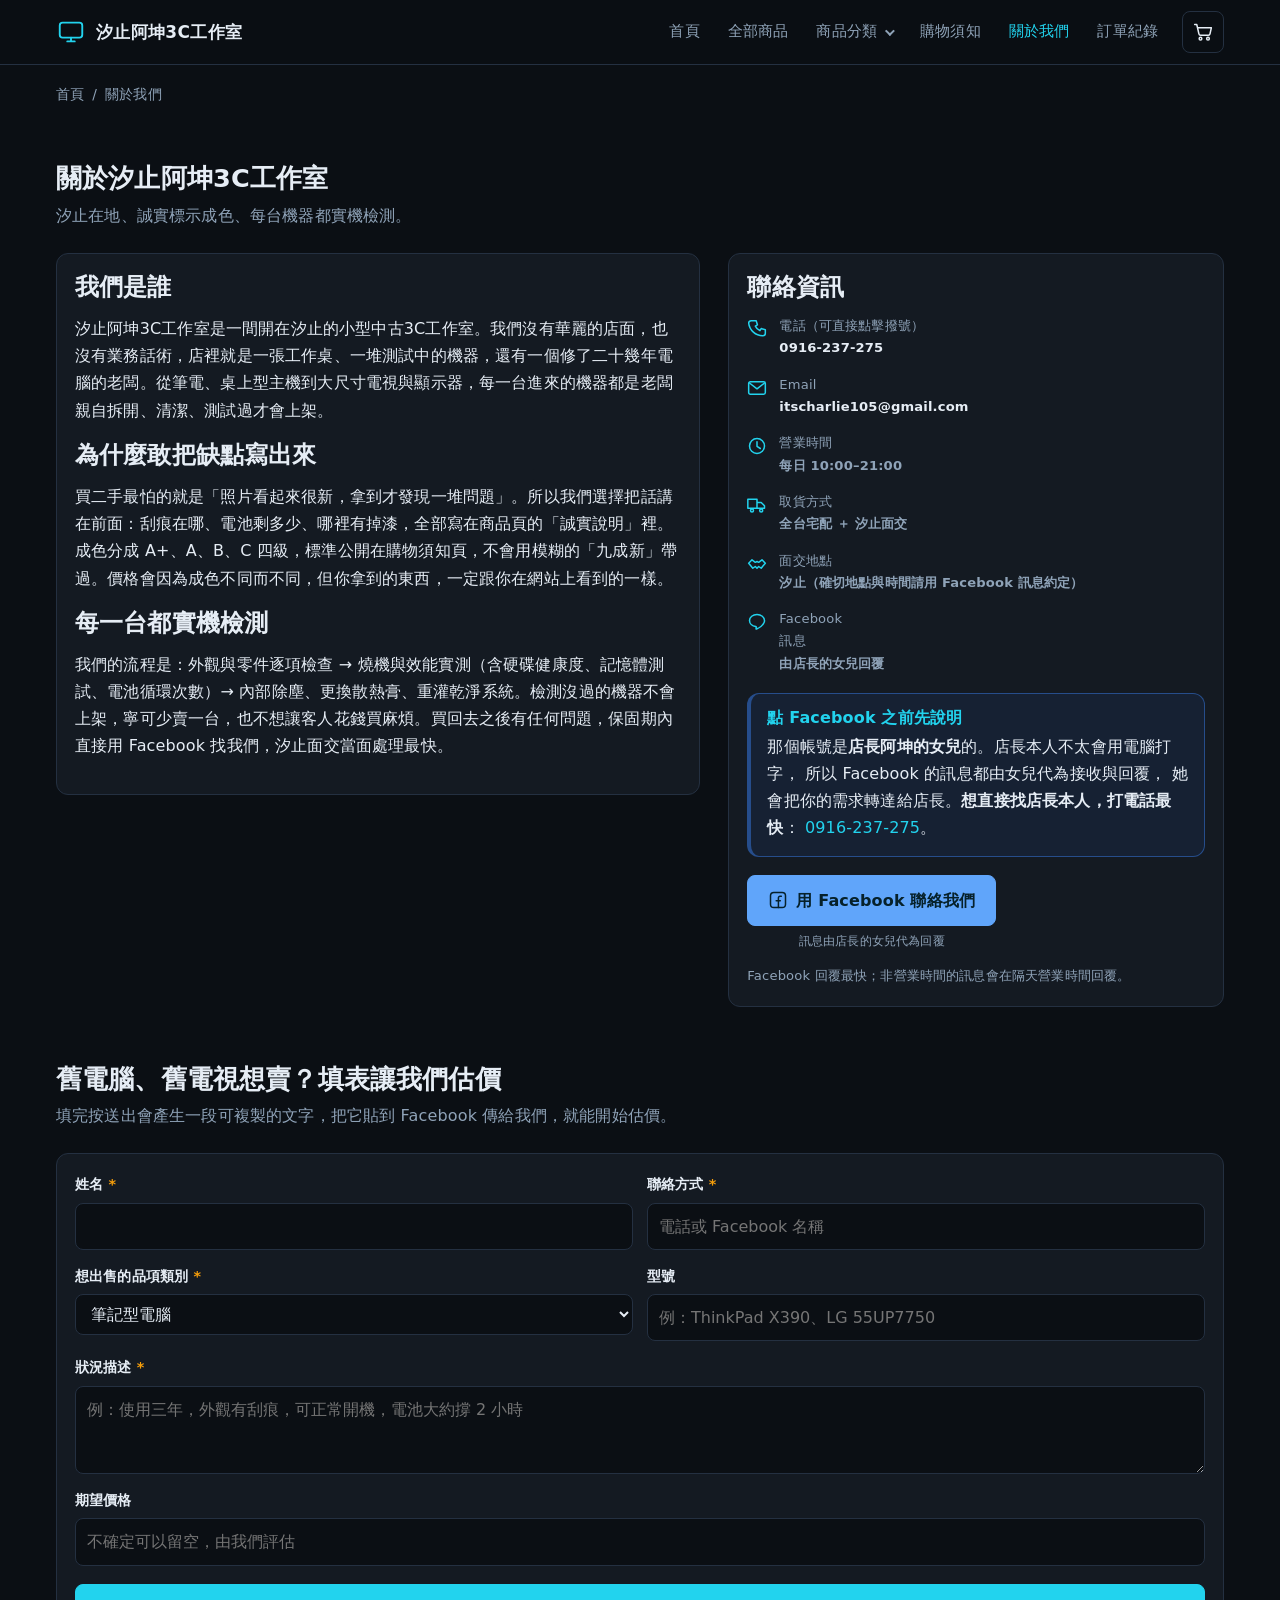
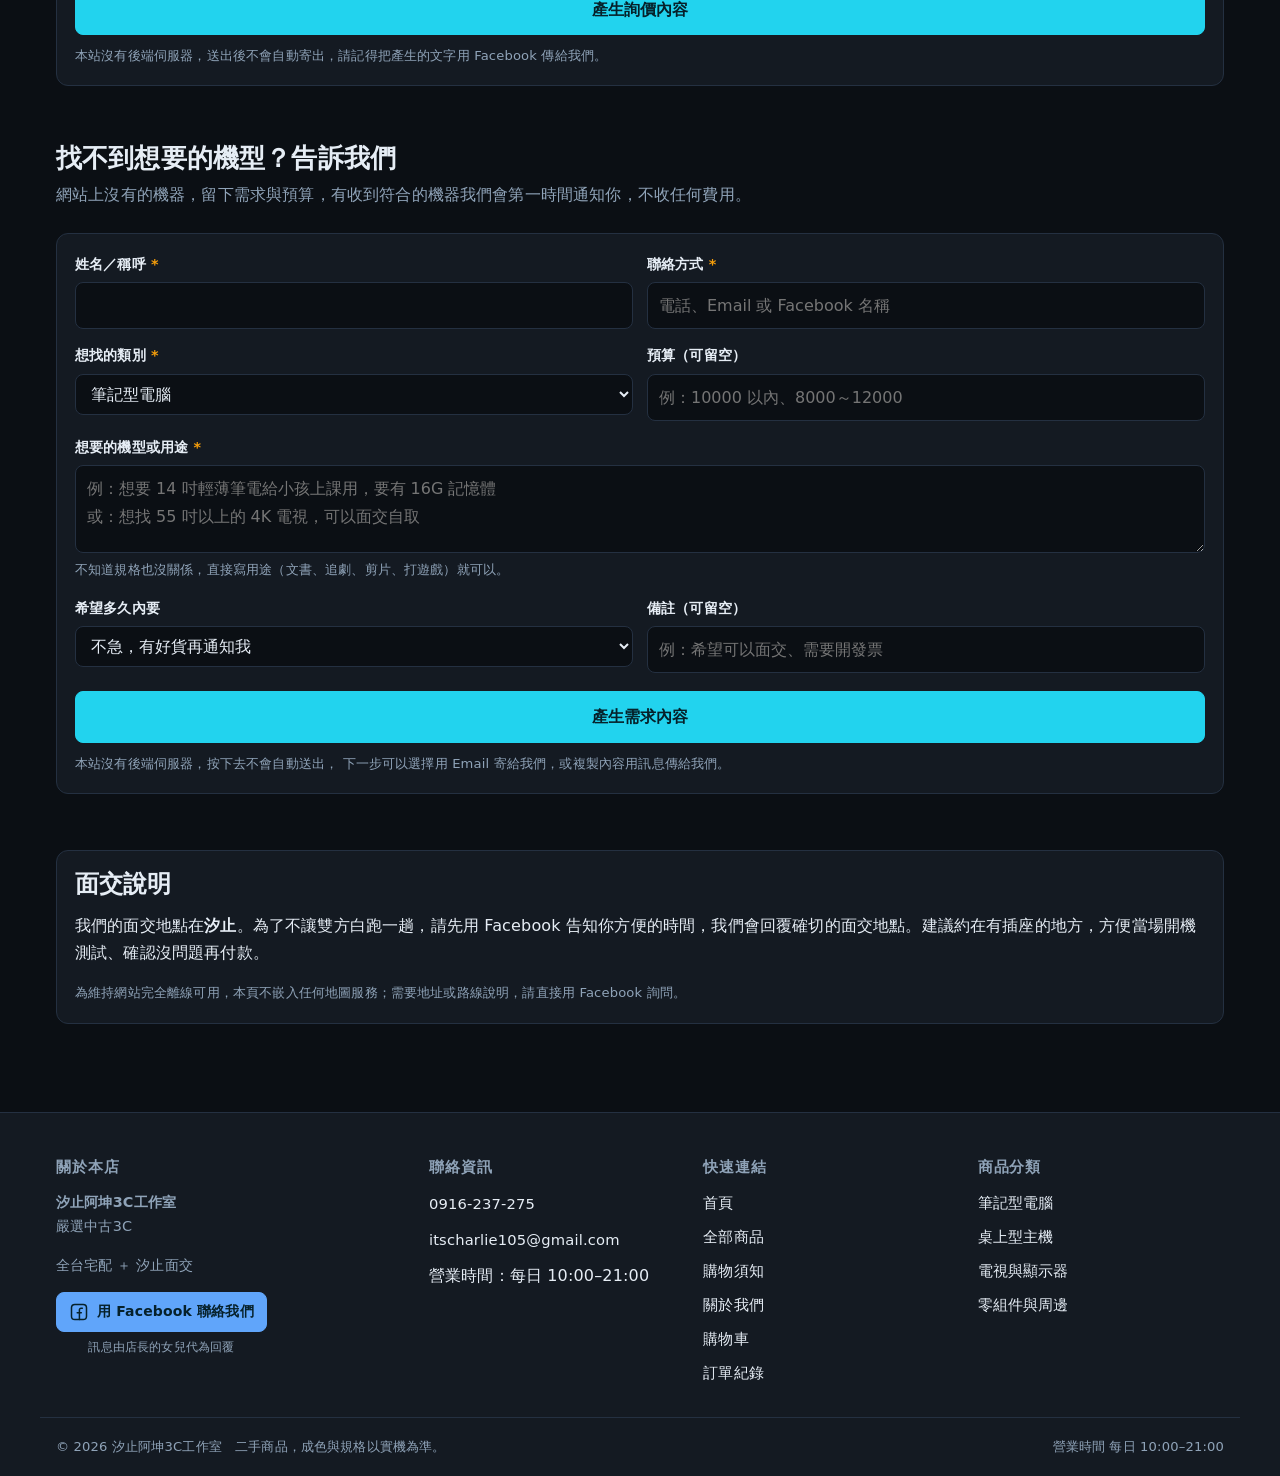
==== commit c07a8cae: "三項優化：FB 分享預覽卡、已售出商品排到最後、商品照片填滿卡片 1. 七個頁面加上 og 標籤與 1200x630 分享圖，貼到社團會顯示店家圖卡。 2. 不論哪種排序，stock 為 0 的商品一" ====
--- a/about.html
+++ b/about.html
@@ -6,6 +6,20 @@
 <meta http-equiv="Content-Security-Policy" content="default-src 'none'; script-src 'self'; style-src 'self' 'unsafe-inline'; img-src 'self' data:; font-src 'self'; connect-src 'none'; form-action 'none'; base-uri 'none'">
 <title>關於我們與聯絡方式｜汐止阿坤3C工作室</title>
 <meta name="description" content="汐止在地的中古3C工作室，每台機器實機檢測、誠實標示成色。提供電話、Email、Facebook 聯絡方式與二手電腦電視收購詢價表單。">
+<!-- 分享到 Facebook／LINE 時顯示的預覽卡（換網域或改店名時，這幾行要一起改） -->
+<meta property="og:type" content="website">
+<meta property="og:site_name" content="汐止阿坤3C工作室">
+<meta property="og:locale" content="zh_TW">
+<meta property="og:url" content="https://itscharlie105-dotcom.github.io/kun3c/about.html">
+<meta property="og:title" content="關於我們與聯絡方式｜汐止阿坤3C工作室">
+<meta property="og:description" content="汐止在地的中古3C工作室，每台機器實機檢測、誠實標示成色。提供電話、Email、Facebook 聯絡方式與二手電腦電視收購詢價表單。">
+<meta property="og:image" content="https://itscharlie105-dotcom.github.io/kun3c/images/share.jpg">
+<meta property="og:image:width" content="1200">
+<meta property="og:image:height" content="630">
+<meta property="og:image:alt" content="汐止阿坤3C工作室：嚴選中古3C，每一台都實機檢測">
+<meta name="twitter:card" content="summary_large_image">
+<link rel="canonical" href="https://itscharlie105-dotcom.github.io/kun3c/about.html">
+
 <link rel="icon" href="data:image/svg+xml,%3Csvg%20xmlns='http://www.w3.org/2000/svg'%20viewBox='0%200%2032%2032'%3E%3Crect%20width='32'%20height='32'%20rx='7'%20fill='%230B0F14'/%3E%3Crect%20x='6'%20y='9'%20width='20'%20height='13'%20rx='2'%20fill='none'%20stroke='%2322D3EE'%20stroke-width='2'/%3E%3Cpath%20d='M12%2026h8'%20stroke='%2322D3EE'%20stroke-width='2'%20stroke-linecap='round'/%3E%3C/svg%3E">
 <link rel="stylesheet" href="css/style.css">
 </head>
--- a/css/style.css
+++ b/css/style.css
@@ -225,7 +225,11 @@
 .product-grid { display: grid; grid-template-columns: repeat(3, 1fr); gap: 20px; }
 .media { display: flex; align-items: center; justify-content: center; background: var(--bg); }
 .media svg, .media img { width: 100%; height: 100%; object-fit: contain; }
-.media--card { height: 176px; padding: 14px; border-bottom: 1px solid var(--border); }
+/* 真實照片在小卡與縮圖上填滿裁切，才不會縮成一小張；詳情頁仍完整顯示 */
+.media--card img, .media--thumb img { object-fit: cover; }
+/* 商品卡圖片區：固定 3:2 比例，真實照片才不會被切成一條 */
+.media--card { aspect-ratio: 3 / 2; height: auto; padding: 14px; border-bottom: 1px solid var(--border); }
+.media--card:has(img) { padding: 0; }
 .media--big { height: 340px; padding: 26px; border: 1px solid var(--border); border-radius: var(--radius); }
 .media--thumb { width: 76px; height: 64px; padding: 6px; border: 1px solid var(--border); border-radius: var(--radius-sm); flex: none; }
 
@@ -451,6 +455,16 @@
   background: var(--surface); border-radius: var(--radius); padding: 14px 16px; margin-top: 8px;
 }
 .callout p { margin: 0; }
+
+/* ---------- 行動呼籲橫幅（首頁需求單入口） ---------- */
+.cta-band {
+  display: flex; flex-wrap: wrap; align-items: center; justify-content: space-between;
+  gap: 18px; margin-top: 28px; padding: 22px;
+  background: var(--surface); border: 1px solid var(--border);
+  border-left: 4px solid var(--accent); border-radius: var(--radius);
+}
+.cta-band h3 { margin-bottom: 4px; }
+.cta-band p { margin: 0; color: var(--text-dim); font-size: .94rem; }
 
 /* ---------- 聯絡按鈕下面的說明小字 ---------- */
 .contact-wrap { display: inline-flex; flex-direction: column; gap: 6px; align-items: stretch; }
@@ -625,6 +639,7 @@
   .section-title { font-size: 1.35rem; }
   .owner-photo { height: 470px; }
   .owner-text .hero-actions .btn { width: 100%; }
+  .cta-band .btn { width: 100%; }
 }
 
 /* 使用者偏好減少動態時關閉動畫 */
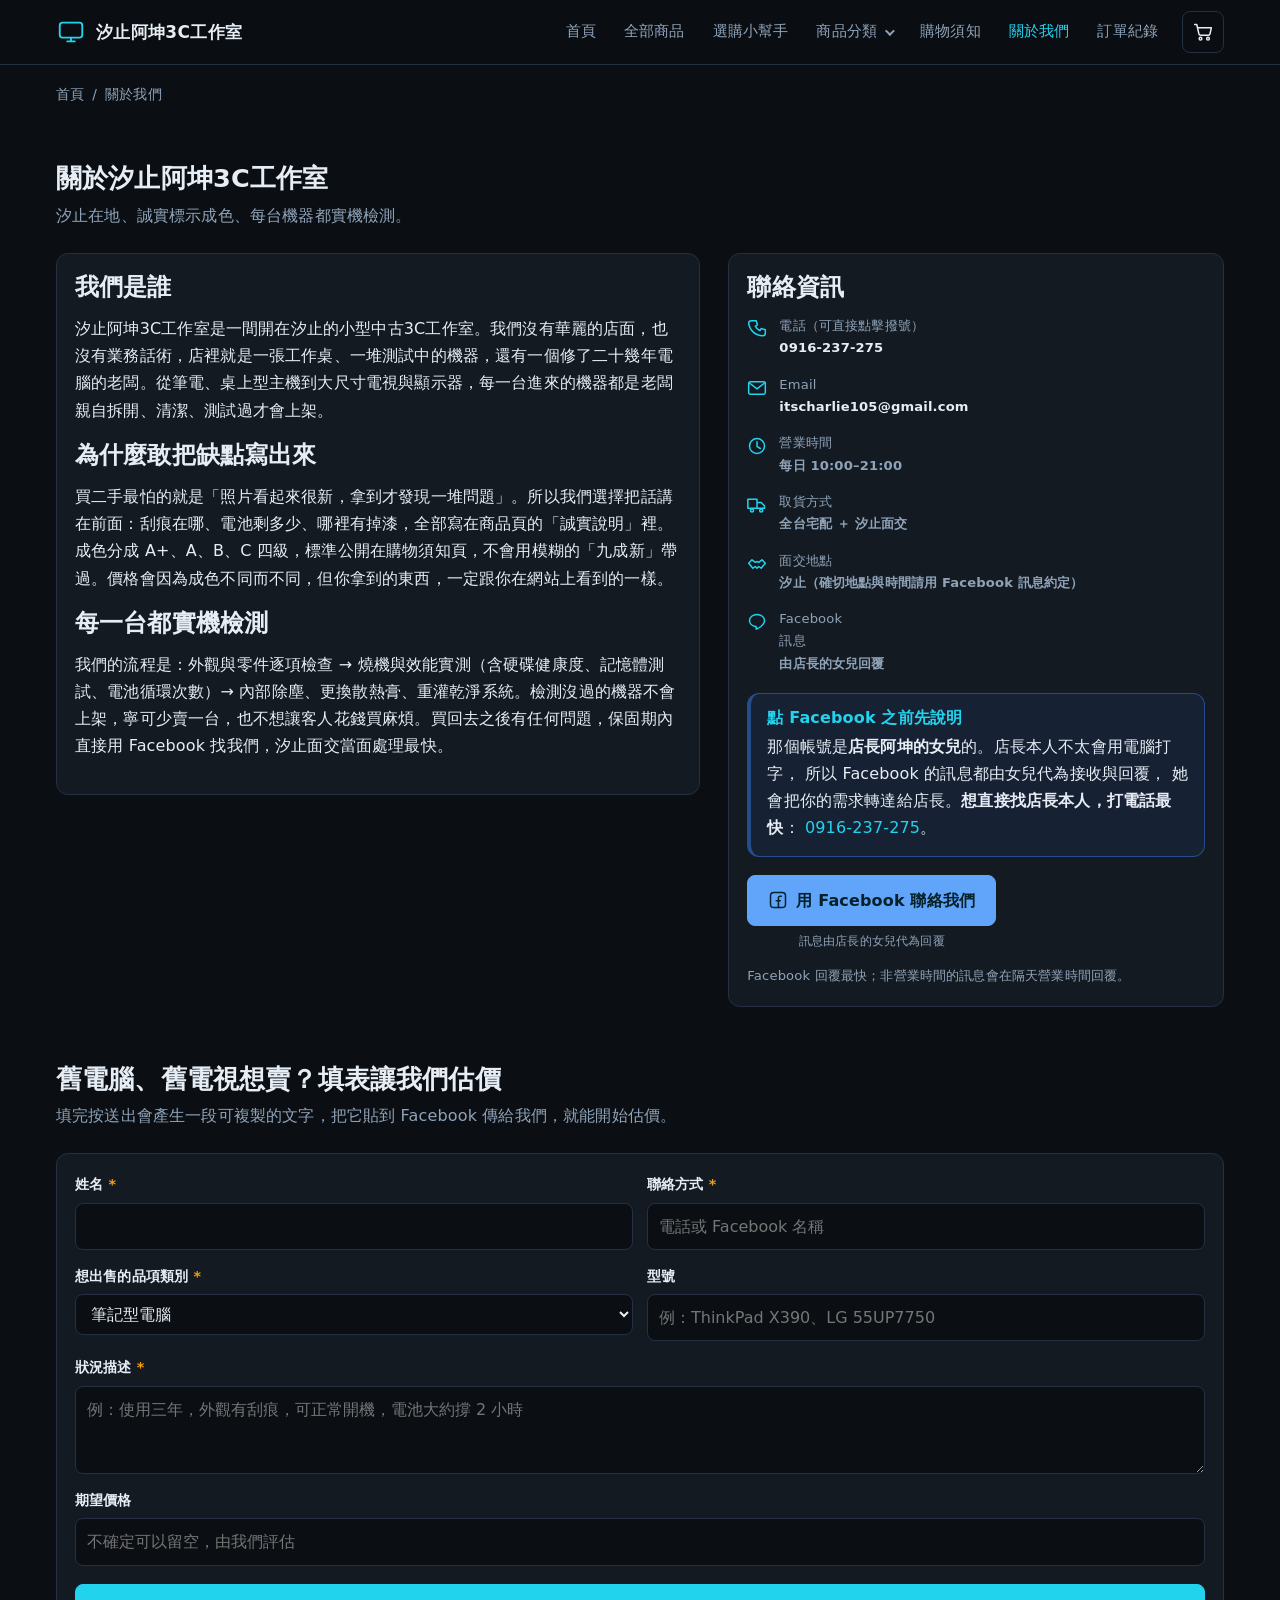
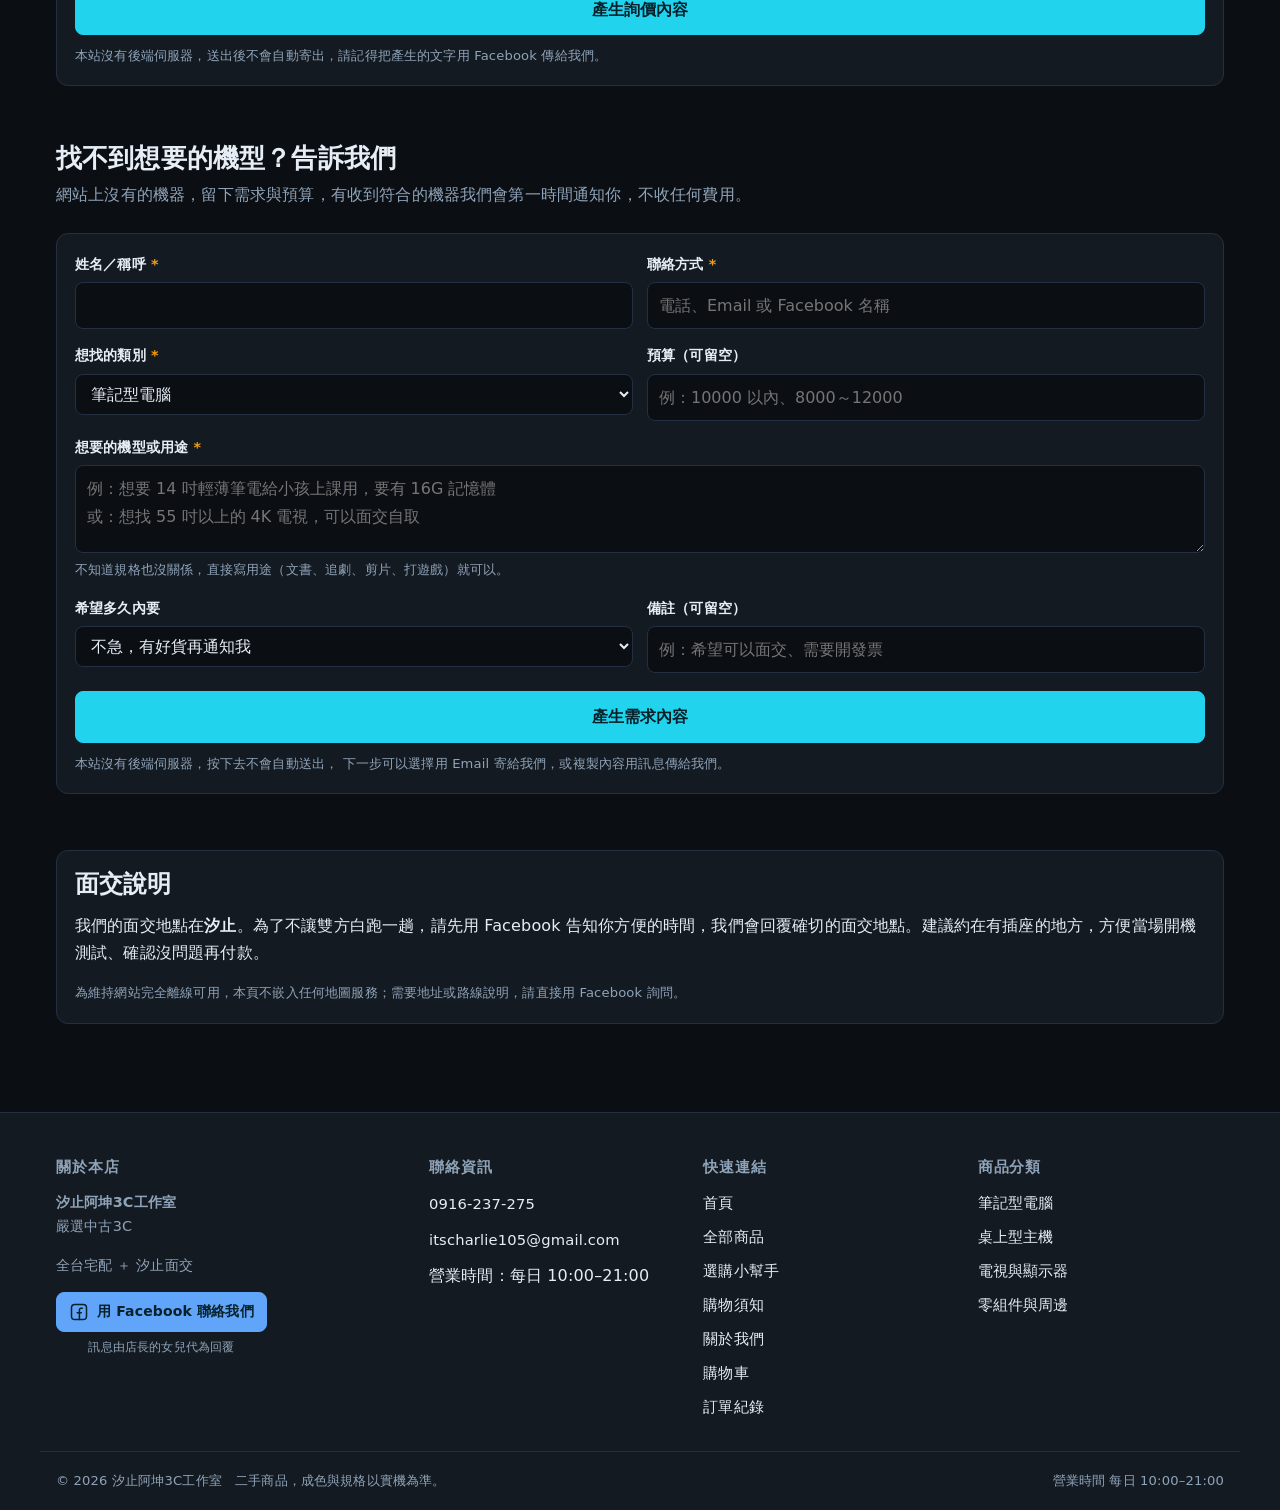
==== commit 0df2e950: "新功能：逐台檢測報告 新增 js/inspect.js，商品可填 inspection 欄位記錄 14 項檢測的實際結果（通過／實際數值／注意／不適用／未檢測），商品頁顯示檢測日期、檢測人員與統計，刻" ====
--- a/about.html
+++ b/about.html
@@ -261,6 +261,8 @@
 <script src="js/config.js"></script>
 <script src="js/products.js"></script>
 <script src="js/svg.js"></script>
+<script src="js/fit.js"></script>
+<script src="js/inspect.js"></script>
 <script src="js/app.js"></script>
 </body>
 </html>
--- a/css/style.css
+++ b/css/style.css
@@ -332,6 +332,170 @@
   background: var(--surface); border: 1px dashed var(--border); border-radius: var(--radius);
 }
 .empty-state .icon { width: 44px; height: 44px; color: var(--text-dim); margin: 0 auto 12px; }
+
+/* ---------- 逐台檢測報告 ---------- */
+.ins-panel { margin-top: 20px; }
+.ins-head {
+  display: flex; flex-wrap: wrap; align-items: baseline;
+  justify-content: space-between; gap: 10px;
+}
+.ins-date { color: var(--text-dim); font-size: .84rem; }
+.ins-summary { margin: 10px 0 14px; color: var(--accent); font-weight: 600; }
+.ins-list { display: grid; gap: 2px; }
+.ins-row {
+  display: flex; align-items: center; gap: 12px;
+  padding: 10px 2px; border-bottom: 1px solid var(--border);
+}
+.ins-row:last-child { border-bottom: 0; }
+.ins-mark {
+  display: flex; align-items: center; justify-content: center; flex: none;
+  width: 22px; height: 22px; border-radius: 999px;
+  font-size: .8rem; font-weight: 700; border: 1px solid;
+}
+.ins-mark.is-pass { color: var(--ok); border-color: rgba(52, 211, 153, .5); background: rgba(52, 211, 153, .12); }
+.ins-mark.is-note { color: var(--warn); border-color: rgba(245, 158, 11, .5); background: rgba(245, 158, 11, .12); }
+.ins-mark.is-none { color: var(--text-dim); border-color: var(--border); }
+.ins-label { display: flex; flex-direction: column; font-weight: 600; flex: 1 1 auto; }
+.ins-label small { color: var(--text-dim); font-weight: 400; font-size: .78rem; margin-top: 2px; }
+.ins-result { text-align: right; font-size: .92rem; }
+.ins-row.is-pass .ins-result { color: var(--text); }
+.ins-row.is-note .ins-result { color: var(--warn); }
+.ins-row.is-none .ins-result { color: var(--text-dim); }
+.ins-note { margin: 14px 0 0; }
+
+/* ---------- 選購小幫手 ---------- */
+.quiz-block { margin-bottom: 26px; }
+.quiz-q {
+  display: flex; align-items: center; flex-wrap: wrap; gap: 8px;
+  font-size: 1.08rem; font-weight: 700; margin-bottom: 12px; padding: 0;
+}
+.quiz-q small { color: var(--text-dim); font-weight: 400; font-size: .84rem; }
+.quiz-no {
+  display: inline-flex; align-items: center; justify-content: center;
+  width: 28px; height: 28px; border-radius: 999px;
+  background: var(--surface-2); color: var(--accent); font-size: .9rem;
+}
+.quiz-options { display: grid; grid-template-columns: repeat(3, 1fr); gap: 10px; }
+.quiz-option {
+  display: flex; flex-direction: column; gap: 3px; padding: 14px 16px; cursor: pointer;
+  background: var(--bg); border: 1px solid var(--border); border-radius: var(--radius-sm);
+  transition: border-color var(--speed) var(--ease), background var(--speed) var(--ease);
+}
+.quiz-option:hover { border-color: var(--accent-2); }
+.quiz-option input { position: absolute; opacity: 0; width: 0; height: 0; }
+.quiz-option-main { font-weight: 600; }
+.quiz-option-sub { color: var(--text-dim); font-size: .82rem; line-height: 1.45; }
+.quiz-option:has(input:checked) {
+  border-color: var(--accent); background: var(--surface-2);
+  box-shadow: 0 0 0 1px var(--accent);
+}
+.quiz-option:has(input:focus-visible) { outline: 2px solid var(--accent); outline-offset: 2px; }
+.quiz-option:has(input:checked) .quiz-option-main::before {
+  content: "✓ "; color: var(--accent);
+}
+
+.rec-list { display: grid; gap: 22px; }
+.rec-item { display: grid; grid-template-columns: 340px 1fr; gap: 20px; align-items: start; }
+.rec-card { position: relative; }
+.rec-rank {
+  position: absolute; top: -12px; left: 12px; z-index: 3;
+  padding: 4px 12px; border-radius: 999px;
+  background: var(--surface-2); border: 1px solid var(--border);
+  color: var(--text-dim); font-size: .78rem; font-weight: 700;
+}
+.rec-rank.is-top { background: var(--accent); border-color: var(--accent); color: #06212A; }
+.rec-why h3 { font-size: 1.05rem; margin-bottom: 8px; }
+.rec-reason {
+  margin: 0 0 14px; padding: 10px 12px;
+  background: var(--surface-2); border-left: 3px solid var(--accent);
+  border-radius: var(--radius-sm);
+}
+
+/* ---------- 這台適合做什麼 ---------- */
+.fit-panel { margin-bottom: 8px; }
+.fit-verdict {
+  margin: 0 0 16px; padding: 12px 14px;
+  background: var(--surface-2); border-left: 3px solid var(--accent);
+  border-radius: var(--radius-sm); font-size: 1.02rem; line-height: 1.6;
+}
+.fit-list { display: grid; gap: 2px; }
+.fit-row {
+  display: flex; align-items: center; justify-content: space-between; gap: 16px;
+  padding: 11px 2px; border-bottom: 1px solid var(--border);
+}
+.fit-row:last-child { border-bottom: 0; }
+.fit-label { display: flex; flex-direction: column; font-weight: 600; }
+.fit-label small { color: var(--text-dim); font-weight: 400; font-size: .8rem; margin-top: 2px; }
+.fit-value { color: var(--accent); font-size: 1rem; white-space: nowrap; }
+.fit-meter { display: inline-flex; gap: 6px; flex: none; }
+.fit-dot {
+  width: 11px; height: 11px; border-radius: 999px;
+  border: 1px solid var(--border); background: transparent;
+}
+.fit-meter.is-high .fit-dot.on { background: var(--accent); border-color: var(--accent); }
+.fit-meter.is-mid .fit-dot.on { background: var(--accent-2); border-color: var(--accent-2); }
+.fit-meter.is-low .fit-dot.on { background: var(--text-dim); border-color: var(--text-dim); }
+.fit-note { margin: 14px 0 0; }
+.fit-tags { margin-top: 2px; }
+
+/* ---------- 商品照片相簿 ---------- */
+.gallery { display: grid; gap: 12px; }
+.gallery-main {
+  display: block; width: 100%; padding: 0; cursor: zoom-in; overflow: hidden;
+  aspect-ratio: 4 / 3; background: var(--bg);
+  border: 1px solid var(--border); border-radius: var(--radius);
+  transition: border-color var(--speed) var(--ease);
+}
+.gallery-main img { width: 100%; height: 100%; object-fit: contain; }
+.gallery-main:hover { border-color: var(--accent); }
+.gallery-thumbs { display: flex; flex-wrap: wrap; gap: 10px; }
+.gallery-thumb {
+  width: 88px; height: 66px; padding: 0; overflow: hidden; cursor: pointer;
+  background: var(--bg); border: 1px solid var(--border); border-radius: var(--radius-sm);
+  transition: border-color var(--speed) var(--ease), transform var(--speed) var(--ease);
+}
+.gallery-thumb img { width: 100%; height: 100%; object-fit: cover; }
+.gallery-thumb:hover { border-color: var(--accent-2); transform: translateY(-2px); }
+.gallery-thumb[aria-current="true"] {
+  border-color: var(--accent); box-shadow: 0 0 0 2px rgba(34, 211, 238, .3);
+}
+.gallery-hint { margin: 0; }
+
+/* 商品卡右上角的照片張數 */
+.photo-count {
+  position: absolute; top: 12px; right: 12px; z-index: 2;
+  display: inline-flex; align-items: center; gap: 5px;
+  padding: 4px 10px; border-radius: 999px;
+  background: rgba(11, 15, 20, .82); border: 1px solid var(--border);
+  color: var(--text); font-size: .76rem; font-weight: 600;
+}
+.photo-count .icon { width: 14px; height: 14px; }
+
+/* 放大檢視 */
+.lightbox {
+  position: fixed; inset: 0; z-index: 300;
+  display: flex; align-items: center; justify-content: center;
+  padding: 60px 16px; background: rgba(5, 8, 12, .95);
+}
+.lightbox img {
+  max-width: min(94vw, 1200px); max-height: 80vh;
+  object-fit: contain; border-radius: var(--radius-sm);
+}
+.lightbox-step {
+  position: absolute; bottom: 20px; left: 50%; transform: translateX(-50%);
+  margin: 0; color: var(--text-dim); font-size: .9rem;
+}
+.lightbox-close, .lightbox-nav {
+  position: absolute; display: flex; align-items: center; justify-content: center;
+  width: 46px; height: 46px; padding: 0; cursor: pointer;
+  border-radius: 999px; background: var(--surface);
+  border: 1px solid var(--border); color: var(--text);
+  transition: border-color var(--speed) var(--ease);
+}
+.lightbox-close:hover, .lightbox-nav:hover { border-color: var(--accent); }
+.lightbox-close { top: 16px; right: 16px; }
+.lightbox-prev { left: 16px; top: 50%; transform: translateY(-50%); }
+.lightbox-next { right: 16px; top: 50%; transform: translateY(-50%); }
 
 /* ---------- 商品詳情 ---------- */
 .detail-layout { display: grid; grid-template-columns: 1fr 1fr; gap: 32px; align-items: start; }
@@ -609,8 +773,17 @@
   .nav-list a, .nav-dd > summary { padding: 12px 10px; font-size: 1rem; }
   .nav-dd-menu { position: static; box-shadow: none; margin: 4px 0 4px 12px; }
   .detail-layout { grid-template-columns: 1fr; }
+  .fit-row { align-items: flex-start; gap: 10px; }
+  .ins-row { align-items: flex-start; }
+  .ins-result { flex: none; max-width: 42%; }
+  .fit-dot { width: 10px; height: 10px; }
+  .gallery-thumb { width: 72px; height: 56px; }
+  .lightbox { padding: 64px 8px; }
+  .lightbox img { max-height: 70vh; }
   .media--big { height: 260px; }
   .step-grid { grid-template-columns: 1fr; }
+  .quiz-options { grid-template-columns: repeat(2, 1fr); }
+  .rec-item { grid-template-columns: 1fr; gap: 14px; }
   .owner-grid { grid-template-columns: 1fr; gap: 24px; justify-items: center; text-align: left; }
   .owner-photo { height: 520px; }
   .trust-grid { grid-template-columns: repeat(2, 1fr); }
@@ -637,6 +810,7 @@
   .order-actions .btn { width: 100%; }
   .order-card-head .price { margin-left: 0; width: 100%; }
   .section-title { font-size: 1.35rem; }
+  .quiz-options { grid-template-columns: 1fr; }
   .owner-photo { height: 470px; }
   .owner-text .hero-actions .btn { width: 100%; }
   .cta-band .btn { width: 100%; }
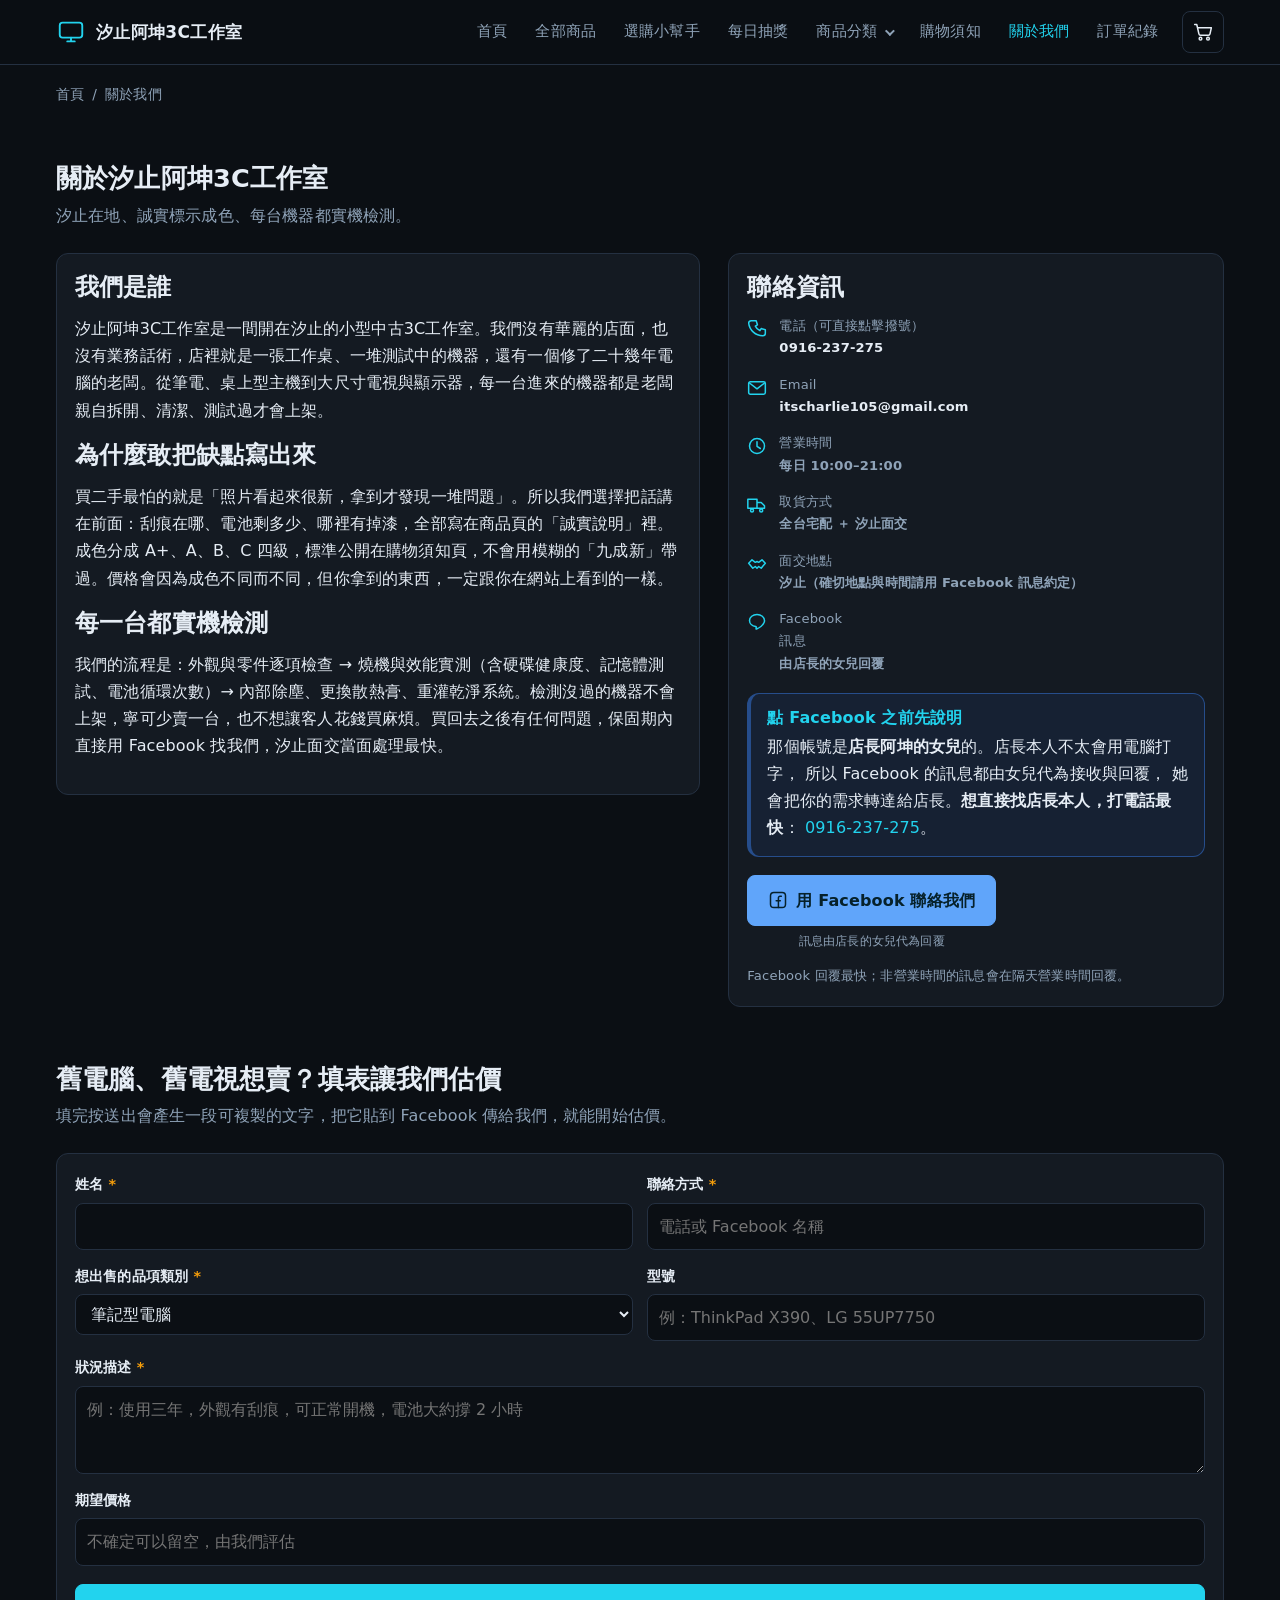
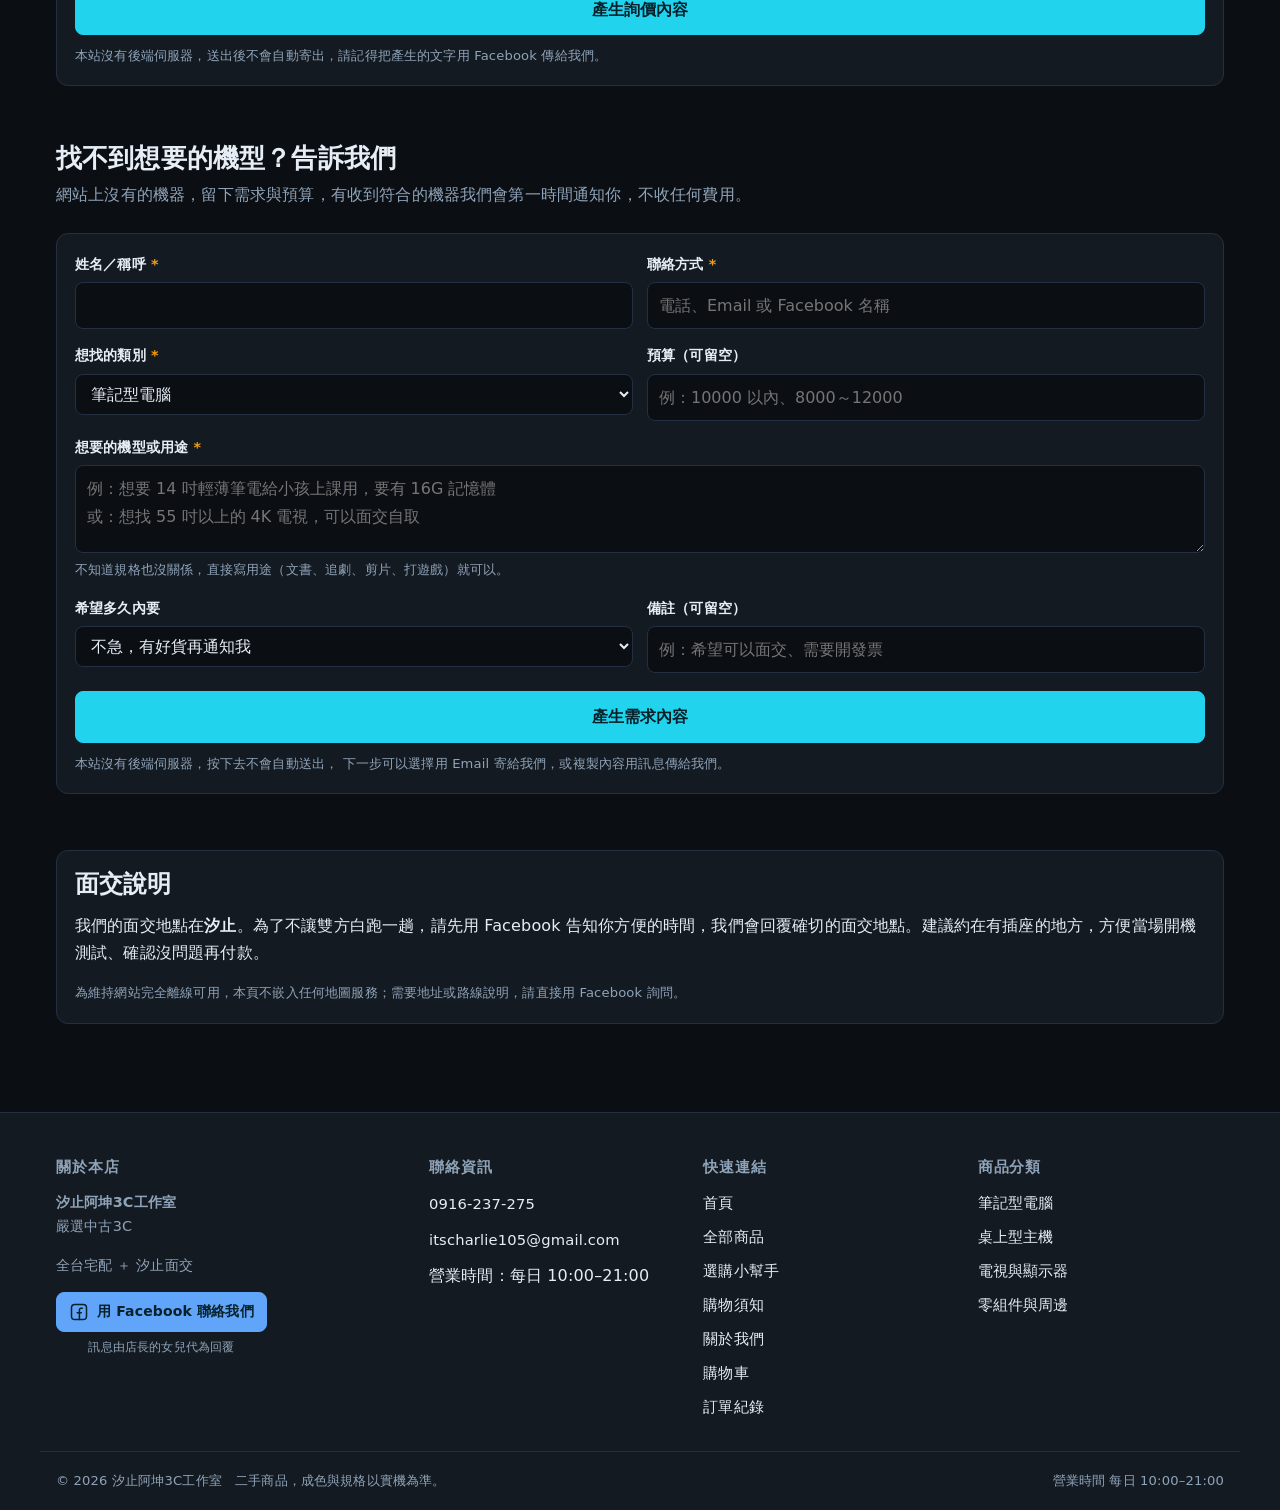
==== commit c92e53fb: "新增每日抽折價券活動 抽獎機制： - js/lucky.js 提供 window.Lucky，規則全部寫在 config 的 lottery 區塊 - 每天一次、同時只持有一張券；抽到更大的才換，較小" ====
--- a/about.html
+++ b/about.html
@@ -263,6 +263,7 @@
 <script src="js/svg.js"></script>
 <script src="js/fit.js"></script>
 <script src="js/inspect.js"></script>
+<script src="js/lucky.js"></script>
 <script src="js/app.js"></script>
 </body>
 </html>
--- a/css/style.css
+++ b/css/style.css
@@ -333,6 +333,107 @@
 }
 .empty-state .icon { width: 44px; height: 44px; color: var(--text-dim); margin: 0 auto 12px; }
 
+/* ---------- 每日抽獎與折價券 ---------- */
+.cta-band--lucky {
+  border-color: rgba(34, 211, 238, .4);
+  background: linear-gradient(135deg, rgba(34, 211, 238, .1), rgba(59, 130, 246, .08));
+}
+
+.lucky-join { max-width: 520px; }
+
+/* 卡包：手上那張券 */
+.wallet { display: flex; align-items: stretch; overflow: hidden; margin-bottom: 20px; }
+.wallet--empty { display: block; padding: 18px; color: var(--text-dim); }
+.wallet--empty strong { color: var(--text); }
+.wallet-main {
+  display: flex; flex-direction: column; justify-content: center; gap: 2px;
+  padding: 20px 24px; min-width: 190px;
+  background: linear-gradient(135deg, rgba(34, 211, 238, .16), rgba(59, 130, 246, .16));
+  border-right: 1px dashed var(--border);
+}
+.wallet-label { color: var(--text-dim); font-size: .82rem; }
+.wallet-amount {
+  font-size: 2.1rem; font-weight: 700; color: var(--accent); line-height: 1.15;
+  font-variant-numeric: tabular-nums;
+}
+.wallet-min { color: var(--text-dim); font-size: .86rem; }
+.wallet-side {
+  display: flex; flex-direction: column; align-items: flex-start; justify-content: center;
+  gap: 8px; padding: 18px 20px; flex: 1 1 auto;
+}
+.wallet-code {
+  font-family: ui-monospace, SFMono-Regular, Menlo, monospace;
+  font-size: .95rem; letter-spacing: .04em; color: var(--text);
+  padding: 5px 10px; border: 1px dashed var(--border); border-radius: var(--radius-sm);
+  background: var(--surface-2);
+}
+.wallet-exp { color: var(--text-dim); font-size: .86rem; }
+.wallet-exp.is-soon { color: var(--warn); font-weight: 600; }
+
+/* 抽獎機 */
+.lucky-machine { text-align: center; }
+.lucky-reel {
+  display: grid; grid-template-columns: repeat(5, 1fr); gap: 8px;
+  margin: 0 0 18px; padding: 0; list-style: none;
+}
+.lucky-slot {
+  display: flex; flex-direction: column; align-items: center; justify-content: center;
+  gap: 3px; padding: 16px 6px; min-height: 86px;
+  background: var(--surface-2); border: 1px solid var(--border);
+  border-radius: var(--radius-sm);
+  transition: background var(--speed) var(--ease), border-color var(--speed) var(--ease),
+    transform var(--speed) var(--ease);
+}
+.lucky-slot-main { font-weight: 700; font-size: 1.02rem; }
+.lucky-slot-sub { color: var(--text-dim); font-size: .74rem; }
+.lucky-slot.is-blank .lucky-slot-main { color: var(--text-dim); font-weight: 600; }
+.lucky-slot.is-active {
+  background: rgba(34, 211, 238, .16); border-color: var(--accent);
+  transform: translateY(-3px);
+}
+.lucky-slot.is-active .lucky-slot-main { color: var(--accent); }
+.lucky-go { font-size: 1.05rem; }
+.lucky-result { min-height: 26px; margin: 0 0 14px; color: var(--text-dim); }
+.lucky-result span { display: block; font-size: 1.25rem; font-weight: 700; margin-bottom: 4px; }
+.lucky-result .r-win { color: var(--ok); }
+.lucky-result .r-keep { color: var(--accent); }
+.lucky-result .r-none { color: var(--text-dim); }
+.lucky-result strong { color: var(--text); }
+
+.lucky-foot {
+  display: flex; flex-wrap: wrap; align-items: center; justify-content: space-between;
+  gap: 10px; margin: 14px 2px 0;
+}
+.lucky-stat { color: var(--text-dim); font-size: .84rem; }
+.btn-link {
+  background: none; border: 0; padding: 0; cursor: pointer;
+  color: var(--text-dim); font: inherit; font-size: .84rem;
+  text-decoration: underline; text-underline-offset: 3px;
+  transition: color var(--speed) var(--ease);
+}
+.btn-link:hover { color: var(--accent); }
+
+/* 機率公開表 */
+.lucky-odds { margin-top: 28px; }
+.odds-table thead th { width: auto; }
+.odds-table tbody th { width: 42%; }
+.odds-table td { font-variant-numeric: tabular-nums; }
+.odds-amount { color: var(--accent); font-weight: 700; }
+.odds-none { color: var(--text-dim); }
+
+/* 結帳摘要裡的折價券 */
+.sum-row--cut strong { color: var(--ok); }
+.sum-row--cut small {
+  display: block; margin-top: 2px; font-size: .74rem; color: var(--text-dim);
+  font-family: ui-monospace, SFMono-Regular, Menlo, monospace;
+}
+.coupon-note {
+  margin: 10px 0 0; padding: 10px 12px; font-size: .86rem; line-height: 1.6;
+  color: var(--text-dim); background: var(--surface-2);
+  border: 1px solid var(--border); border-radius: var(--radius-sm);
+}
+.coupon-note strong { color: var(--accent); }
+
 /* ---------- 逐台檢測報告 ---------- */
 .ins-panel { margin-top: 20px; }
 .ins-head {
@@ -505,6 +606,19 @@
 .detail-meta { display: grid; gap: 10px; margin: 18px 0; }
 .detail-meta div { display: flex; gap: 10px; align-items: center; color: var(--text-dim); font-size: .94rem; }
 .detail-meta strong { color: var(--text); font-weight: 600; }
+.detail-meta small { display: block; font-size: .82rem; margin-top: 3px; }
+
+/* 一行減碳說明：放在購買按鈕下面，不搶主要動線 */
+.eco-line {
+  display: flex; gap: 10px; align-items: flex-start;
+  margin: 16px 0 0; padding: 12px 14px;
+  background: rgba(52, 211, 153, .07);
+  border: 1px solid rgba(52, 211, 153, .28);
+  border-radius: var(--radius-sm);
+  color: var(--text-dim); font-size: .9rem; line-height: 1.65;
+}
+.eco-line .icon { flex: none; color: var(--ok); margin-top: 2px; }
+.eco-line strong { color: var(--text); }
 .qty {
   display: inline-flex; align-items: center;
   border: 1px solid var(--border); border-radius: var(--radius-sm); overflow: hidden;
@@ -534,6 +648,10 @@
 .spec-table th, .spec-table td { padding: 11px 14px; border-bottom: 1px solid var(--border); text-align: left; }
 .spec-table th { width: 34%; color: var(--text-dim); font-weight: 600; background: var(--surface); }
 .spec-table tr:last-child th, .spec-table tr:last-child td { border-bottom: 0; }
+.cond-table thead th { width: auto; }
+.cond-table tbody th { width: 27%; }
+.cond-table .cond-warranty { white-space: nowrap; font-weight: 600; color: var(--ok); }
+
 .panel {
   background: var(--surface); border: 1px solid var(--border);
   border-radius: var(--radius); overflow: hidden;
@@ -762,6 +880,9 @@
 
 /* ---------- 響應式：768px（平板／手機，導覽改漢堡選單） ---------- */
 @media (max-width: 768px) {
+  .lucky-reel { gap: 6px; }
+  .lucky-slot { padding: 13px 4px; min-height: 76px; }
+  .lucky-slot-main { font-size: .94rem; }
   .nav-toggle { display: flex; }
   .primary-nav {
     display: none; position: absolute; left: 0; right: 0; top: 100%;
@@ -811,6 +932,15 @@
   .order-card-head .price { margin-left: 0; width: 100%; }
   .section-title { font-size: 1.35rem; }
   .quiz-options { grid-template-columns: 1fr; }
+  .cond-table th, .cond-table td { padding: 9px 8px; font-size: .86rem; }
+  .lucky-reel { grid-template-columns: repeat(3, 1fr); }
+  .wallet { flex-direction: column; }
+  .wallet-main { border-right: 0; border-bottom: 1px dashed var(--border); min-width: 0; }
+  .wallet-side { width: 100%; }
+  .wallet-side .btn { width: 100%; }
+  .lucky-foot { flex-direction: column-reverse; align-items: flex-start; }
+  /* 窄螢幕時成色標籤會換行，圓角太大會變成圓圈，改成方角比較好讀 */
+  .cond-table .cond { border-radius: var(--radius-sm); }
   .owner-photo { height: 470px; }
   .owner-text .hero-actions .btn { width: 100%; }
   .cta-band .btn { width: 100%; }
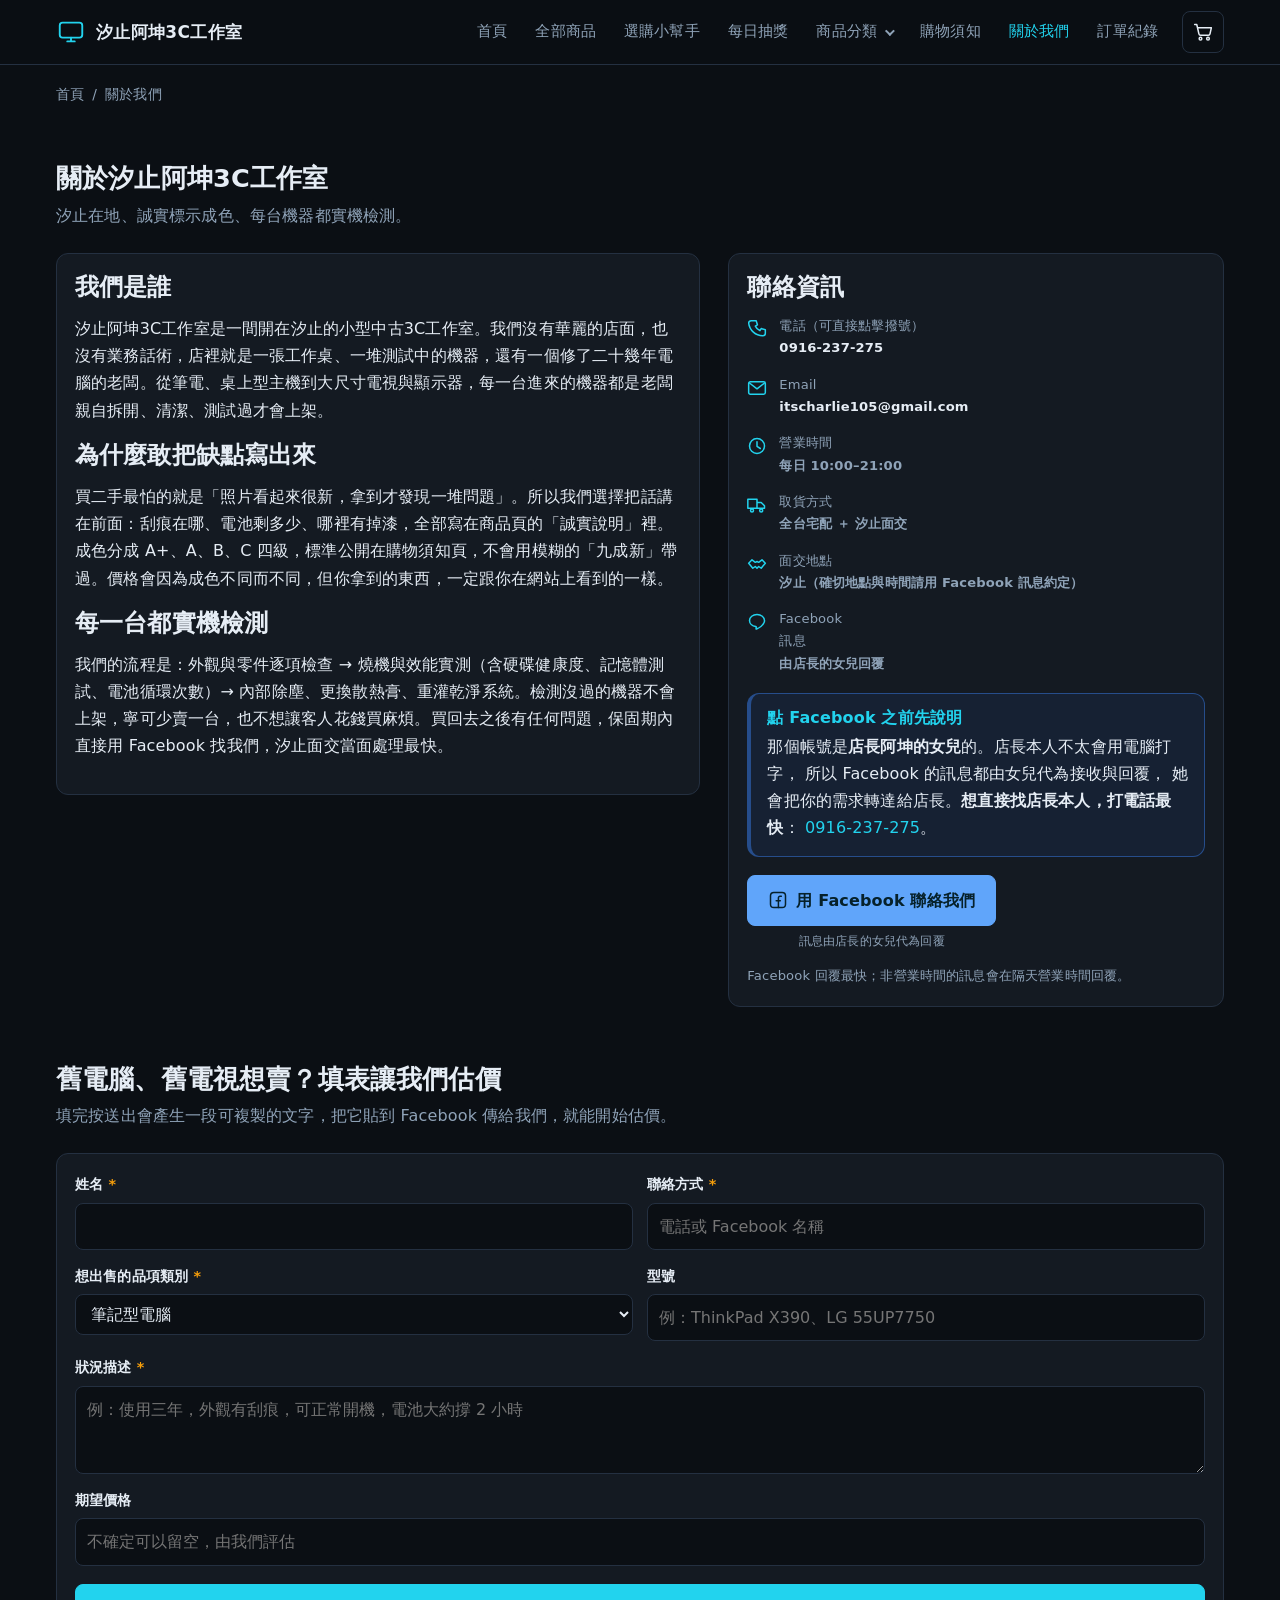
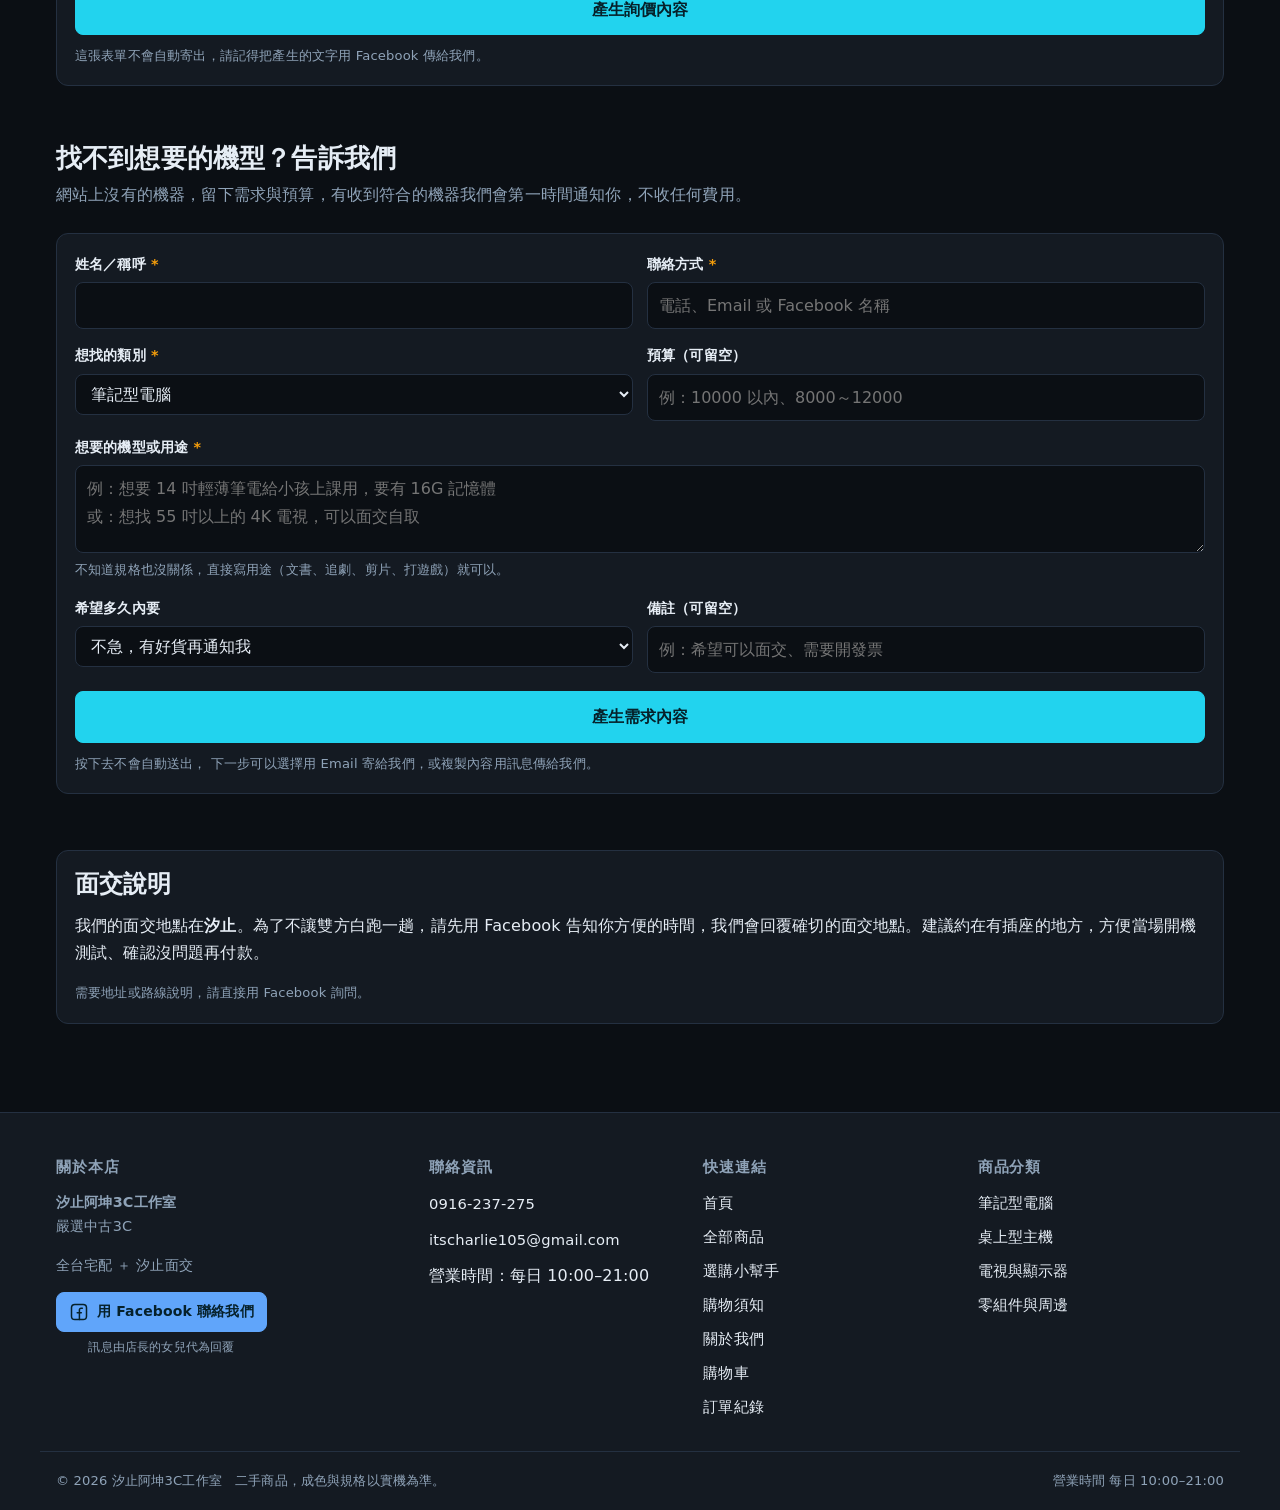
==== commit e0980e10: "清掉寫給自己看的說明文字 站上有幾處文案其實是寫給店家或開發時自己看的，客人讀到只會覺得莫名其妙：  - 抽獎頁機率表上方整段拿掉（原本寫「改機率要動 js/config.js」） - 全部商品頁拿掉" ====
--- a/about.html
+++ b/about.html
@@ -134,7 +134,7 @@
           <button class="btn btn-primary btn-block" type="submit" style="margin-top:18px">
             產生詢價內容
           </button>
-          <p class="hint" style="margin-top:10px">本站沒有後端伺服器，送出後不會自動寄出，請記得把產生的文字用 <span data-cfg="contactChannel">Facebook</span> 傳給我們。</p>
+          <p class="hint" style="margin-top:10px">這張表單不會自動寄出，請記得把產生的文字用 <span data-cfg="contactChannel">Facebook</span> 傳給我們。</p>
         </form>
 
         <!-- 送出後的結果 -->
@@ -223,7 +223,7 @@
           <button class="btn btn-primary btn-block" type="submit" style="margin-top:18px">
             產生需求內容
           </button>
-          <p class="hint" style="margin-top:10px">本站沒有後端伺服器，按下去不會自動送出，
+          <p class="hint" style="margin-top:10px">按下去不會自動送出，
             下一步可以選擇用 Email 寄給我們，或複製內容用訊息傳給我們。</p>
         </form>
 
@@ -250,7 +250,7 @@
       <div class="panel panel-pad">
         <h2>面交說明</h2>
         <p>我們的面交地點在<strong>汐止</strong>。為了不讓雙方白跑一趟，請先用 <span data-cfg="contactChannel">Facebook</span> 告知你方便的時間，我們會回覆確切的面交地點。建議約在有插座的地方，方便當場開機測試、確認沒問題再付款。</p>
-        <p class="hint">為維持網站完全離線可用，本頁不嵌入任何地圖服務；需要地址或路線說明，請直接用 <span data-cfg="contactChannel">Facebook</span> 詢問。</p>
+        <p class="hint">需要地址或路線說明，請直接用 <span data-cfg="contactChannel">Facebook</span> 詢問。</p>
       </div>
     </section>
 
